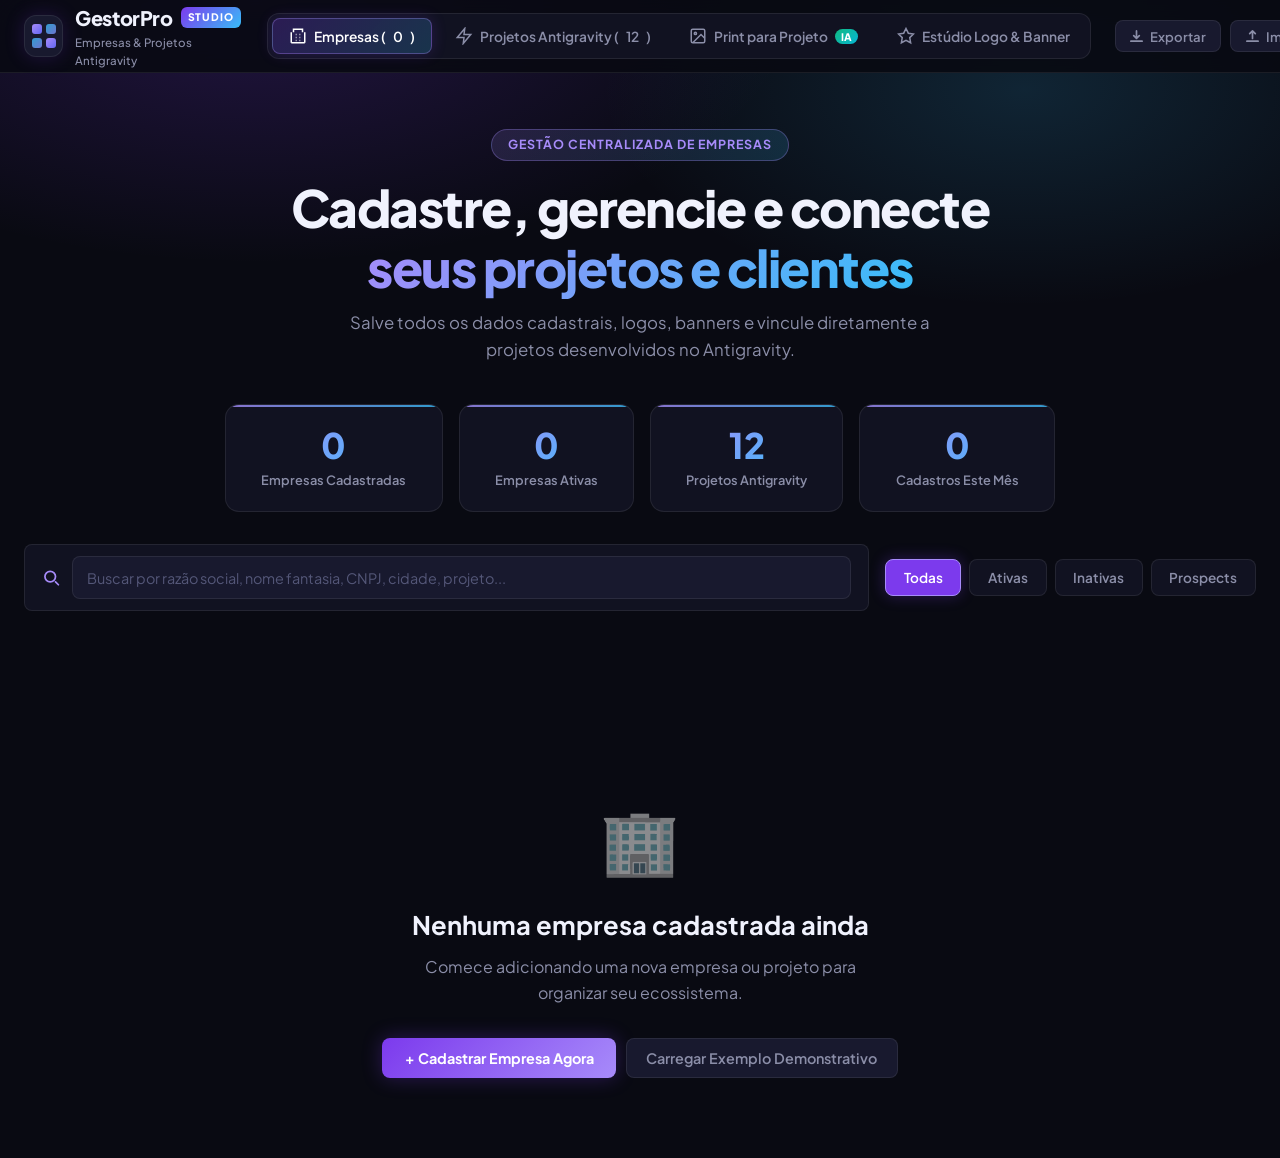
==== index.html @ 9076f4e3 "Add files via upload" ====
<!DOCTYPE html>
<html lang="pt-BR">
<head>
  <meta charset="UTF-8" />
  <meta name="viewport" content="width=device-width, initial-scale=1.0" />
  <title>GestorPro & Antigravity Studio — Gestão, IA Logos & Projetos</title>
  <meta name="description" content="App completo para cadastrar empresas, criar logos e banners com IA, catálogo de projetos Antigravity e conversor de print para aplicação funcional." />
  <link rel="preconnect" href="https://fonts.googleapis.com" />
  <link rel="preconnect" href="https://fonts.gstatic.com" crossorigin />
  <link href="https://fonts.googleapis.com/css2?family=Plus+Jakarta+Sans:wght@300;400;500;600;700;800&family=JetBrains+Mono:wght@400;600&display=swap" rel="stylesheet" />
  <link rel="stylesheet" href="style.css" />
</head>
<body>

  <!-- HEADER -->
  <header class="header">
    <div class="header-inner">
      <div class="logo" onclick="switchTab('tab-empresas')">
        <div class="logo-icon">
          <svg width="28" height="28" viewBox="0 0 28 28" fill="none">
            <rect x="2" y="2" width="10" height="10" rx="3" fill="url(#g1)"/>
            <rect x="16" y="2" width="10" height="10" rx="3" fill="url(#g2)" opacity=".8"/>
            <rect x="2" y="16" width="10" height="10" rx="3" fill="url(#g2)" opacity=".8"/>
            <rect x="16" y="16" width="10" height="10" rx="3" fill="url(#g1)"/>
            <defs>
              <linearGradient id="g1" x1="0" y1="0" x2="1" y2="1">
                <stop offset="0%" stop-color="#a78bfa"/>
                <stop offset="100%" stop-color="#6366f1"/>
              </linearGradient>
              <linearGradient id="g2" x1="0" y1="0" x2="1" y2="1">
                <stop offset="0%" stop-color="#38bdf8"/>
                <stop offset="100%" stop-color="#818cf8"/>
              </linearGradient>
            </defs>
          </svg>
        </div>
        <div class="logo-info">
          <span class="logo-text">GestorPro <span class="tag-version">STUDIO</span></span>
          <span class="logo-sub">Empresas & Projetos Antigravity</span>
        </div>
      </div>

      <!-- MAIN NAVIGATION TABS -->
      <nav class="nav-tabs">
        <button class="nav-tab active" id="nav-empresas" onclick="switchTab('tab-empresas')">
          <svg width="18" height="18" viewBox="0 0 24 24" fill="none" stroke="currentColor" stroke-width="2"><path d="M3 21h18M3 7v14M21 7v14M6 7V3h12v4M9 10h1M14 10h1M9 14h1M14 14h1M9 18h1M14 18h1"/></svg>
          Empresas (<span id="tab-count-empresas">0</span>)
        </button>
        <button class="nav-tab" id="nav-projetos" onclick="switchTab('tab-projetos')">
          <svg width="18" height="18" viewBox="0 0 24 24" fill="none" stroke="currentColor" stroke-width="2"><polygon points="13 2 3 14 12 14 11 22 21 10 12 10 13 2"/></svg>
          Projetos Antigravity (<span id="tab-count-projetos">18</span>)
        </button>
        <button class="nav-tab" id="nav-print" onclick="switchTab('tab-print')">
          <svg width="18" height="18" viewBox="0 0 24 24" fill="none" stroke="currentColor" stroke-width="2"><rect x="3" y="3" width="18" height="18" rx="2" ry="2"/><circle cx="8.5" cy="8.5" r="1.5"/><polyline points="21 15 16 10 5 21"/></svg>
          Print para Projeto <span class="pill-new">IA</span>
        </button>
        <button class="nav-tab" id="nav-logo" onclick="switchTab('tab-logo')">
          <svg width="18" height="18" viewBox="0 0 24 24" fill="none" stroke="currentColor" stroke-width="2"><path d="M12 2l3.09 6.26L22 9.27l-5 4.87 1.18 6.88L12 17.77l-6.18 3.25L7 14.14 2 9.27l6.91-1.01L12 2z"/></svg>
          Estúdio Logo & Banner
        </button>
      </nav>

      <div class="header-actions">
        <button class="btn-secondary btn-sm" onclick="exportarBackup()" title="Baixar cópia de segurança em JSON">
          <svg width="15" height="15" viewBox="0 0 16 16" fill="none"><path d="M8 2v8m0 0l3-3m-3 3L5 7M2 13h12" stroke="currentColor" stroke-width="1.8" stroke-linecap="round" stroke-linejoin="round"/></svg>
          Exportar
        </button>
        <button class="btn-secondary btn-sm" onclick="document.getElementById('input-import').click()" title="Restaurar backup JSON">
          <svg width="15" height="15" viewBox="0 0 16 16" fill="none"><path d="M8 10V2m0 0L5 5m3-3l3 3M2 13h12" stroke="currentColor" stroke-width="1.8" stroke-linecap="round" stroke-linejoin="round"/></svg>
          Importar
        </button>
        <input type="file" id="input-import" accept=".json" style="display:none" onchange="importarBackup(event)" />
        <button class="btn-header" id="btn-open-form" onclick="openModal()">
          <svg width="16" height="16" viewBox="0 0 16 16" fill="none"><path d="M8 2v12M2 8h12" stroke="currentColor" stroke-width="2" stroke-linecap="round"/></svg>
          Nova Empresa
        </button>
      </div>
    </div>
  </header>

  <!-- ============================================== -->
  <!-- TAB 1: EMPRESAS CADASTRADAS                     -->
  <!-- ============================================== -->
  <div id="tab-empresas" class="tab-content active">
    <!-- HERO / STATS -->
    <section class="hero">
      <div class="container">
        <div class="hero-title">
          <span class="badge">Gestão Centralizada de Empresas</span>
          <h1>Cadastre, gerencie e conecte<br /><span class="gradient-text">seus projetos e clientes</span></h1>
          <p>Salve todos os dados cadastrais, logos, banners e vincule diretamente a projetos desenvolvidos no Antigravity.</p>
        </div>
        <div class="stats-row" id="stats-row">
          <div class="stat-card">
            <span class="stat-num" id="stat-total">0</span>
            <span class="stat-label">Empresas Cadastradas</span>
          </div>
          <div class="stat-card">
            <span class="stat-num" id="stat-ativas">0</span>
            <span class="stat-label">Empresas Ativas</span>
          </div>
          <div class="stat-card">
            <span class="stat-num" id="stat-projetos">18</span>
            <span class="stat-label">Projetos Antigravity</span>
          </div>
          <div class="stat-card">
            <span class="stat-num" id="stat-mes">0</span>
            <span class="stat-label">Cadastros Este Mês</span>
          </div>
        </div>
      </div>
    </section>

    <!-- SEARCH & FILTER -->
    <section class="toolbar container">
      <div class="search-box">
        <svg width="18" height="18" viewBox="0 0 18 18" fill="none"><circle cx="7.5" cy="7.5" r="5.5" stroke="#a78bfa" stroke-width="1.8"/><path d="M13 13l3 3" stroke="#a78bfa" stroke-width="1.8" stroke-linecap="round"/></svg>
        <input type="text" id="search-input" placeholder="Buscar por razão social, nome fantasia, CNPJ, cidade, projeto..." oninput="renderCards()" />
      </div>
      <div class="filter-btns">
        <button class="filter-btn active" data-filter="all" onclick="setFilter('all',this)">Todas</button>
        <button class="filter-btn" data-filter="ativa" onclick="setFilter('ativa',this)">Ativas</button>
        <button class="filter-btn" data-filter="inativa" onclick="setFilter('inativa',this)">Inativas</button>
        <button class="filter-btn" data-filter="prospect" onclick="setFilter('prospect',this)">Prospects</button>
      </div>
    </section>

    <!-- CARDS GRID -->
    <main class="container" id="cards-area">
      <div class="cards-grid" id="cards-grid"></div>
      <div class="empty-state" id="empty-state" style="display:none">
        <div class="empty-icon">🏢</div>
        <h2>Nenhuma empresa cadastrada ainda</h2>
        <p>Comece adicionando uma nova empresa ou projeto para organizar seu ecossistema.</p>
        <div style="display:flex; gap:10px; justify-content:center; flex-wrap:wrap;">
          <button class="btn-primary" onclick="openModal()">+ Cadastrar Empresa Agora</button>
          <button class="btn-secondary" onclick="carregarExemploEmpresa()">Carregar Exemplo Demonstrativo</button>
        </div>
      </div>
    </main>
  </div>

  <!-- ============================================== -->
  <!-- TAB 2: PROJETOS ANTIGRAVITY                     -->
  <!-- ============================================== -->
  <div id="tab-projetos" class="tab-content">
    <div class="container section-pad">
      <div class="tab-header-row">
        <div>
          <span class="badge">Workspace Scratch Antigravity</span>
          <h2>Projetos Desenvolvidos no Antigravity</h2>
          <p class="section-desc">Localize, copie o caminho ou o código e vincule qualquer projeto diretamente a uma empresa cadastrada.</p>
        </div>
        <div class="header-actions-extra">
          <button class="btn-primary" onclick="openNovoProjetoModal()">+ Novo Projeto Antigravity</button>
        </div>
      </div>

      <div class="toolbar" style="margin-top: 1.5rem;">
        <div class="search-box">
          <svg width="18" height="18" viewBox="0 0 18 18" fill="none"><circle cx="7.5" cy="7.5" r="5.5" stroke="#a78bfa" stroke-width="1.8"/><path d="M13 13l3 3" stroke="#a78bfa" stroke-width="1.8" stroke-linecap="round"/></svg>
          <input type="text" id="search-projetos" placeholder="Buscar projeto Antigravity (ex: vidros, madeira, financeiro, deploy...)" oninput="renderProjetos()" />
        </div>
        <div class="filter-btns">
          <button class="filter-btn active" onclick="filtrarProjetos('todos', this)">Todos</button>
          <button class="filter-btn" onclick="filtrarProjetos('vidros', this)">Vidros & Esquadrias</button>
          <button class="filter-btn" onclick="filtrarProjetos('madeira', this)">Madeira & Móveis</button>
          <button class="filter-btn" onclick="filtrarProjetos('financeiro', this)">Financeiro</button>
          <button class="filter-btn" onclick="filtrarProjetos('web', this)">Sistemas & Web</button>
        </div>
      </div>

      <div class="projetos-grid" id="projetos-grid"></div>
    </div>
  </div>

  <!-- ============================================== -->
  <!-- TAB 3: PRINT PARA PROJETO (SCREENSHOT TO CODE) -->
  <!-- ============================================== -->
  <div id="tab-print" class="tab-content">
    <div class="container section-pad">
      <div class="tab-header-row">
        <div>
          <span class="badge">Tecnologia Screenshot-to-App</span>
          <h2>Transformar Print em Projeto Funcional</h2>
          <p class="section-desc">Tire um print de qualquer tela ou site, cole aqui com <kbd>Ctrl+V</kbd> ou faça upload e a IA gera a aplicação interativa pronta para rodar.</p>
        </div>
      </div>

      <div class="print-workspace">
        <div class="print-input-panel">
          <div class="drop-zone" id="drop-zone" onclick="document.getElementById('input-print-file').click()">
            <input type="file" id="input-print-file" accept="image/*" style="display:none" onchange="handlePrintUpload(event)" />
            <div id="drop-zone-content">
              <div class="drop-icon">📸</div>
              <h3>Cole um Print com <kbd>Ctrl+V</kbd></h3>
              <p>ou clique aqui para selecionar uma imagem do projeto</p>
              <span class="drop-hint">Formatos suportados: PNG, JPG, WebP</span>
            </div>
            <img id="print-preview-img" style="display:none; max-width:100%; border-radius:10px;" alt="Print carregado" />
          </div>

          <div class="print-options-card">
            <h4>Configuração da Interface</h4>
            <div class="form-group">
              <label for="print-tipo-projeto">Tipo de Aplicação Detectada:</label>
              <select id="print-tipo-projeto">
                <option value="dashboard">Dashboard Administrativo & Gestão</option>
                <option value="vidros">Sistema de Vidraçaria & Orçamentos (SDVidros)</option>
                <option value="madeira">Sistema de Vendas de Madeira (SDMadeira)</option>
                <option value="financeiro">Sistema de Controle Financeiro & Fluxo de Caixa</option>
                <option value="cadastro">Portal de Clientes & Cadastros</option>
                <option value="ecommerce">Catálogo de Produtos & Vendas</option>
              </select>
            </div>
            <div class="form-group">
              <label for="print-nome-app">Nome do Novo Projeto:</label>
              <input type="text" id="print-nome-app" placeholder="Ex: SD Vidros Pro, Painel Financeiro..." value="App a partir de Print" />
            </div>

            <!-- Paleta Extraída -->
            <div id="palette-box" style="margin-top:1rem; display:none;">
              <span class="detail-label">Paleta Extraída da Imagem:</span>
              <div class="palette-swatches" id="palette-swatches"></div>
            </div>

            <button class="btn-primary" style="width:100%; margin-top:1.5rem; justify-content:center;" id="btn-processar-print" onclick="gerarAppDoPrint()">
              <svg width="18" height="18" viewBox="0 0 24 24" fill="none" stroke="currentColor" stroke-width="2"><polygon points="13 2 3 14 12 14 11 22 21 10 12 10 13 2"/></svg>
              Gerar Aplicação Funcional do Print
            </button>
          </div>
        </div>

        <div class="print-result-panel">
          <div class="preview-header">
            <div class="preview-dots">
              <span class="dot dot-red"></span>
              <span class="dot dot-yellow"></span>
              <span class="dot dot-green"></span>
            </div>
            <span class="preview-title" id="preview-title-bar">Live Preview Interativo (Pronto para Usar)</span>
            <div class="preview-actions">
              <button class="btn-secondary btn-sm" onclick="copiarCodigoPrint()">📋 Copiar Código</button>
              <button class="btn-secondary btn-sm" onclick="baixarAppPrint()">💾 Baixar HTML</button>
              <button class="btn-primary btn-sm" onclick="abrirPrintPreviewFullscreen()">🚀 Tela Cheia</button>
            </div>
          </div>
          <div class="preview-frame-container">
            <iframe id="print-live-frame" sandbox="allow-scripts allow-modals" title="Live Preview"></iframe>
          </div>
        </div>
      </div>
    </div>
  </div>

  <!-- ============================================== -->
  <!-- TAB 4: ESTÚDIO DE LOGO & BANNER COM IA         -->
  <!-- ============================================== -->
  <div id="tab-logo" class="tab-content">
    <div class="container section-pad">
      <div class="tab-header-row">
        <div>
          <span class="badge">Inteligência Artificial Gráfica</span>
          <h2>Estúdio de Criação de Logo & Banner</h2>
          <p class="section-desc">Crie identidades visuais completas, marcas vetoriais e banners em alta definição para sua empresa ou projeto.</p>
        </div>
      </div>

      <div class="logo-studio-layout">
        <!-- FORMULÁRIO DE GERAÇÃO -->
        <div class="logo-control-panel">
          <div class="form-group">
            <label for="ai-brand-name">Nome da Empresa / Marca <span class="req">*</span></label>
            <input type="text" id="ai-brand-name" placeholder="Ex: SD Vidros, SD Madeira, SD Soluções" value="SD Soluções" />
          </div>
          <div class="form-group">
            <label for="ai-brand-slogan">Slogan ou Subtítulo (Opcional)</label>
            <input type="text" id="ai-brand-slogan" placeholder="Ex: Soluções Digitais & Inovação" value="Soluções Digitais & Inovação" />
          </div>
          <div class="form-group">
            <label for="ai-specialist">🤖 Modelo de IA Especializada:</label>
            <select id="ai-specialist" onchange="sugerirEstiloNicho(this.value)">
              <option value="vidros">🪟 Especialista em Vidraçaria & Esquadrias (SD Vidros)</option>
              <option value="madeira">🪵 Especialista em Madeireira & Móveis (SD Madeira)</option>
              <option value="tech" selected>💻 Especialista em Soluções Digitais & Tech (SD Soluções)</option>
              <option value="financeiro">📈 Especialista em Gestão Financeira (SD Financeiro)</option>
              <option value="construcao">🏗️ Especialista em Engenharia & Construção Civil</option>
              <option value="luxo">💎 Especialista em Marcas Minimalistas de Luxo</option>
            </select>
          </div>
          <div class="form-group">
            <label for="ai-brand-style">Estilo Visual da Marca:</label>
            <select id="ai-brand-style">
              <option value="modern-neon">⚡ Moderno Cyber Neon (Roxo & Ciano)</option>
              <option value="luxury-gold">💎 Luxo & Alta Classe (Dourado & Preto Fosco)</option>
              <option value="corporate-blue">🏛️ Corporativo Institucional (Azul Real & Prata)</option>
              <option value="emerald-clean">🌿 Emerald Minimalista (Verde Esmeralda & Menta)</option>
              <option value="sunset-fiery">🔥 Sunset Fiery (Laranja Âmbar & Coral)</option>
            </select>
          </div>
          <div class="form-group">
            <label for="ai-brand-type">Formato de Criação:</label>
            <div class="radio-toggle-group">
              <button type="button" class="radio-pill active" id="btn-tipo-kit" onclick="setAiFormat('kit')">✨ Kit Completo (Logo + Banner)</button>
              <button type="button" class="radio-pill" id="btn-tipo-logo" onclick="setAiFormat('logo')">Logo Quadrada</button>
              <button type="button" class="radio-pill" id="btn-tipo-banner" onclick="setAiFormat('banner')">Banner</button>
            </div>
          </div>

          <button class="btn-primary btn-ai-hero" style="width:100%; margin-top:1.2rem; justify-content:center;" onclick="gerarLogosAi()">
            <svg width="20" height="20" viewBox="0 0 24 24" fill="none" stroke="currentColor" stroke-width="2.2"><path d="M12 2l3.09 6.26L22 9.27l-5 4.87 1.18 6.88L12 17.77l-6.18 3.25L7 14.14 2 9.27l6.91-1.01L12 2z"/></svg>
            Criar Nova Logo e Banner com IA Especializada
          </button>

          <!-- PROMPT GERADO PARA DALL-E / MIDJOURNEY -->
          <div class="prompt-box-card" style="margin-top:1.2rem;">
            <div style="display:flex; justify-content:space-between; align-items:center; margin-bottom:0.5rem;">
              <span class="detail-label">Prompt Profissional de IA (Midjourney/DALL-E):</span>
              <button class="btn-copy-mini" onclick="copiarPromptAi()">Copiar</button>
            </div>
            <textarea id="ai-generated-prompt" readonly rows="3" class="prompt-textarea"></textarea>
          </div>
        </div>

        <!-- PRÉVIA DAS VARIAÇÕES GERADAS -->
        <div class="logo-preview-panel">
          <div class="variations-header">
            <h4>Variações Geradas (Clique para Usar ou Baixar)</h4>
            <span class="hint-text">Renderização vetorial em alta definição</span>
          </div>
          <div class="variations-grid" id="variations-grid">
            <!-- 4 variações dinâmicas renderizadas em Canvas/SVG -->
          </div>
        </div>
      </div>
    </div>
  </div>

  <!-- ============================================== -->
  <!-- MODAL: CADASTRAR / EDITAR EMPRESA             -->
  <!-- ============================================== -->
  <div class="modal-overlay" id="modal-overlay" onclick="closeModalOutside(event)">
    <div class="modal" id="modal" role="dialog" aria-modal="true" aria-labelledby="modal-title">
      <div class="modal-header">
        <div>
          <span class="modal-badge" id="modal-badge">Nova Empresa</span>
          <h2 id="modal-title">Cadastrar Empresa</h2>
        </div>
        <button class="modal-close" onclick="closeModal()" aria-label="Fechar">
          <svg width="20" height="20" viewBox="0 0 20 20" fill="none"><path d="M4 4l12 12M16 4L4 16" stroke="currentColor" stroke-width="2" stroke-linecap="round"/></svg>
        </button>
      </div>

      <!-- BANNER DE ALERTA NO TOPO DO FORMULÁRIO -->
      <div id="form-alert-banner" class="form-alert-banner" style="display:none;"></div>

      <form class="modal-form" id="empresa-form" onsubmit="salvarEmpresa(event)" novalidate>
        <input type="hidden" id="form-id" />
        <input type="hidden" id="f-logo-data" />

        <!-- SEÇÃO 1: Dados Principais & Logo -->
        <div class="form-section">
          <div class="form-section-title">
            <span class="section-num">01</span> Identidade & Dados da Empresa
          </div>

          <!-- BLOCO DE LOGO DA EMPRESA -->
          <div class="company-logo-uploader">
            <div class="logo-preview-box" id="logo-preview-box">
              <span id="logo-preview-placeholder">🏢 Sem Logo</span>
              <img id="logo-preview-img" style="display:none; width:100%; height:100%; object-fit:contain; border-radius:10px;" alt="Logo" />
            </div>
            <div class="logo-actions-box">
              <label class="detail-label" style="margin-bottom:4px;">Logo da Empresa</label>
              <div style="display:flex; gap:8px; flex-wrap:wrap;">
                <button type="button" class="btn-primary btn-sm" onclick="abrirEstudioLogoParaEmpresa()">
                  ✨ Criar Logo com IA
                </button>
                <button type="button" class="btn-secondary btn-sm" onclick="document.getElementById('input-company-logo').click()">
                  📁 Enviar Imagem
                </button>
                <button type="button" class="btn-danger btn-sm" id="btn-remover-logo" style="display:none;" onclick="removerLogoEmpresa()">
                  Remover
                </button>
                <input type="file" id="input-company-logo" accept="image/*" style="display:none;" onchange="handleLogoUpload(event)" />
              </div>
              <span class="field-hint">Você pode enviar sua logo ou gerar instantaneamente com a IA.</span>
            </div>
          </div>

          <div class="form-grid" style="margin-top:1rem;">
            <div class="form-group full">
              <label for="f-razao">Razão Social / Nome da Empresa <span class="req">*</span></label>
              <input type="text" id="f-razao" placeholder="Ex: SD Soluções Digitais LTDA" required />
              <span class="field-error" id="err-razao"></span>
            </div>
            <div class="form-group">
              <label for="f-fantasia">Nome Fantasia</label>
              <input type="text" id="f-fantasia" placeholder="Ex: SD Soluções" />
            </div>
            <div class="form-group">
              <label for="f-cnpj">CNPJ / CPF</label>
              <input type="text" id="f-cnpj" placeholder="00.000.000/0001-00" maxlength="18" oninput="maskCNPJ(this)" />
              <span class="field-error" id="err-cnpj"></span>
            </div>
            <div class="form-group">
              <label for="f-ie">Inscrição Estadual</label>
              <input type="text" id="f-ie" placeholder="Ex: 123.456.789.110" />
            </div>
            <div class="form-group">
              <label for="f-segmento">Segmento / Ramo</label>
              <select id="f-segmento">
                <option value="">Selecione o ramo...</option>
                <option>Vidraçaria / Vidros & Esquadrias</option>
                <option>Madeireira & Móveis Planejados</option>
                <option>Construção Civil & Engenharia</option>
                <option>Tecnologia & Softwares</option>
                <option>Financeiro & Contábil</option>
                <option>Comércio & Varejo</option>
                <option>Indústria</option>
                <option>Saúde</option>
                <option>Logística</option>
                <option>Alimentação</option>
                <option>Outro</option>
              </select>
            </div>
            <div class="form-group">
              <label for="f-status">Status da Empresa</label>
              <select id="f-status">
                <option value="ativa">Ativa</option>
                <option value="inativa">Inativa</option>
                <option value="prospect">Prospect</option>
              </select>
            </div>
          </div>
        </div>

        <!-- SEÇÃO 2: Contato -->
        <div class="form-section">
          <div class="form-section-title">
            <span class="section-num">02</span> Informações de Contato
          </div>
          <div class="form-grid">
            <div class="form-group">
              <label for="f-email">E-mail Comercial</label>
              <input type="email" id="f-email" placeholder="contato@empresa.com.br" />
              <span class="field-error" id="err-email"></span>
            </div>
            <div class="form-group">
              <label for="f-celular">Celular / WhatsApp (Direto)</label>
              <input type="text" id="f-celular" placeholder="(00) 90000-0000" maxlength="16" oninput="maskCel(this)" />
            </div>
            <div class="form-group">
              <label for="f-telefone">Telefone Fixo</label>
              <input type="text" id="f-telefone" placeholder="(00) 0000-0000" maxlength="15" oninput="maskTel(this)" />
            </div>
            <div class="form-group">
              <label for="f-responsavel">Responsável / Contato Principal</label>
              <input type="text" id="f-responsavel" placeholder="Nome do responsável" />
            </div>
            <div class="form-group">
              <label for="f-site">Website</label>
              <input type="url" id="f-site" placeholder="https://www.empresa.com.br" />
            </div>
            <div class="form-group">
              <label for="f-instagram">Instagram / Rede Social</label>
              <input type="text" id="f-instagram" placeholder="@empresa" />
            </div>
          </div>
        </div>

        <!-- SEÇÃO 3: Endereço -->
        <div class="form-section">
          <div class="form-section-title">
            <span class="section-num">03</span> Endereço & Localização
          </div>
          <div class="form-grid">
            <div class="form-group">
              <label for="f-cep">CEP (Busca Automática)</label>
              <input type="text" id="f-cep" placeholder="00000-000" maxlength="9" oninput="maskCEP(this)" onblur="buscarCEP()" />
            </div>
            <div class="form-group">
              <label for="f-logradouro">Logradouro / Rua</label>
              <input type="text" id="f-logradouro" placeholder="Rua, Av., Travessa..." />
            </div>
            <div class="form-group short">
              <label for="f-numero">Número</label>
              <input type="text" id="f-numero" placeholder="123" />
            </div>
            <div class="form-group">
              <label for="f-complemento">Complemento</label>
              <input type="text" id="f-complemento" placeholder="Sala, Galpão, Bloco..." />
            </div>
            <div class="form-group">
              <label for="f-bairro">Bairro</label>
              <input type="text" id="f-bairro" placeholder="Bairro" />
            </div>
            <div class="form-group">
              <label for="f-cidade">Cidade</label>
              <input type="text" id="f-cidade" placeholder="Cidade" />
            </div>
            <div class="form-group short">
              <label for="f-uf">UF</label>
              <select id="f-uf">
                <option value="">UF</option>
                <option>AC</option><option>AL</option><option>AM</option><option>AP</option>
                <option>BA</option><option>CE</option><option>DF</option><option>ES</option>
                <option>GO</option><option>MA</option><option>MG</option><option>MS</option>
                <option>MT</option><option>PA</option><option>PB</option><option>PE</option>
                <option>PI</option><option>PR</option><option>RJ</option><option>RN</option>
                <option>RO</option><option>RR</option><option>RS</option><option>SC</option>
                <option>SE</option><option>SP</option><option>TO</option>
              </select>
            </div>
          </div>
        </div>

        <!-- SEÇÃO 4: Projeto Antigravity & Observações -->
        <div class="form-section">
          <div class="form-section-title">
            <span class="section-num">04</span> Projeto Antigravity & Observações
          </div>
          <div class="form-grid">
            <div class="form-group full">
              <label for="f-projeto">Nome do Projeto Vinculado</label>
              <input type="text" id="f-projeto" placeholder="Ex: SD Vidros Sistema, E-commerce de Madeira, Portal ERP..." />
            </div>
            <div class="form-group full">
              <label for="f-projeto-select">Ou selecione um projeto existente no Antigravity:</label>
              <select id="f-projeto-select" onchange="selecionarProjetoExistente(this.value)">
                <option value="">Selecione um projeto Antigravity existente...</option>
                <option value="sdvidros">sdvidros (Sistema de Vidraçaria & Esquadrias)</option>
                <option value="sd-madereira">sd-madereira (Sistema de Vendas de Madeira)</option>
                <option value="sd-solucoes-digitais">sd-solucoes-digitais (Portal Institucional & Serviços)</option>
                <option value="SDfinanceiro">SDfinanceiro (Sistema de Gestão Financeira)</option>
                <option value="sd-financas-pro">sd-financas-pro (Finanças Pro Avançado)</option>
                <option value="sdconstrucao">sdconstrucao (Sistema Construção Civil)</option>
                <option value="sdmoveisprojetados">sdmoveisprojetados (Móveis Projetados)</option>
                <option value="sdplanodecorte">sdplanodecorte (Plano de Corte Otimizado)</option>
                <option value="whatsapp-multi-pedidos">whatsapp-multi-pedidos (Pedidos via WhatsApp)</option>
                <option value="cine-sound-hub">cine-sound-hub</option>
                <option value="city-builder">city-builder</option>
                <option value="vias-editor">vias-editor</option>
              </select>
            </div>
            <div class="form-group full">
              <label for="f-obs">Observações Gerais & Histórico</label>
              <textarea id="f-obs" rows="3" placeholder="Informações adicionais, detalhes técnicos, datas combinadas, etc..."></textarea>
            </div>
          </div>
        </div>

        <!-- ALERTA ANTES DO BOTÃO SALVAR -->
        <div id="footer-save-feedback" class="save-feedback-box" style="display:none;"></div>

        <div class="modal-footer">
          <button type="button" class="btn-secondary" onclick="closeModal()">Cancelar</button>
          <button type="submit" class="btn-primary" id="btn-salvar">
            <svg width="18" height="18" viewBox="0 0 16 16" fill="none"><path d="M2 8.5l4 4 8-8" stroke="currentColor" stroke-width="2" stroke-linecap="round" stroke-linejoin="round"/></svg>
            Salvar Empresa
          </button>
        </div>
      </form>
    </div>
  </div>

  <!-- ============================================== -->
  <!-- MODAL: DETALHES COMPLETOS DA EMPRESA           -->
  <!-- ============================================== -->
  <div class="modal-overlay" id="detail-overlay" onclick="closeDetailOutside(event)">
    <div class="modal modal-detail" id="detail-modal">
      <div class="modal-header">
        <div style="display:flex; align-items:center; gap:12px;">
          <div id="detail-logo-avatar" class="card-avatar" style="width:54px; height:54px; font-size:1.5rem;"></div>
          <div>
            <span class="modal-badge" id="detail-badge-status">Ativa</span>
            <h2 id="detail-nome">Nome da Empresa</h2>
          </div>
        </div>
        <button class="modal-close" onclick="closeDetail()">
          <svg width="20" height="20" viewBox="0 0 20 20" fill="none"><path d="M4 4l12 12M16 4L4 16" stroke="currentColor" stroke-width="2" stroke-linecap="round"/></svg>
        </button>
      </div>
      <div class="detail-body" id="detail-body"></div>
      <div class="modal-footer">
        <button type="button" class="btn-danger" id="btn-deletar" onclick="">Excluir</button>
        <button type="button" class="btn-secondary" id="btn-copiar" onclick="" title="Copiar ficha completa">📋 Copiar Dados</button>
        <button type="button" class="btn-secondary" id="btn-imprimir" onclick="window.print()" title="Imprimir ou Salvar PDF">🖨️ Imprimir</button>
        <button type="button" class="btn-secondary" onclick="closeDetail()">Fechar</button>
        <button type="button" class="btn-primary" id="btn-editar" onclick="">Editar</button>
      </div>
    </div>
  </div>

  <!-- ============================================== -->
  <!-- MODAL: NOVO PROJETO ANTIGRAVITY                -->
  <!-- ============================================== -->
  <div class="modal-overlay" id="novo-projeto-overlay" onclick="closeNovoProjetoOutside(event)">
    <div class="modal" style="max-width:550px;">
      <div class="modal-header">
        <div>
          <span class="modal-badge">Antigravity Scratch</span>
          <h2>Adicionar / Criar Projeto</h2>
        </div>
        <button class="modal-close" onclick="closeNovoProjetoModal()">
          <svg width="20" height="20" viewBox="0 0 20 20" fill="none"><path d="M4 4l12 12M16 4L4 16" stroke="currentColor" stroke-width="2" stroke-linecap="round"/></svg>
        </button>
      </div>
      <div style="padding:1.5rem 2rem;">
        <div class="form-group">
          <label for="np-nome">Nome do Projeto:</label>
          <input type="text" id="np-nome" placeholder="Ex: sd-novo-modulo, portal-vendas..." />
        </div>
        <div class="form-group" style="margin-top:1rem;">
          <label for="np-categoria">Categoria:</label>
          <select id="np-categoria">
            <option value="vidros">Vidros & Esquadrias</option>
            <option value="madeira">Madeira & Móveis</option>
            <option value="financeiro">Financeiro</option>
            <option value="web">Sistemas & Web</option>
          </select>
        </div>
        <div class="form-group" style="margin-top:1rem;">
          <label for="np-descricao">Descrição do Projeto:</label>
          <textarea id="np-descricao" rows="2" placeholder="Resumo do objetivo do projeto..."></textarea>
        </div>
      </div>
      <div class="modal-footer">
        <button type="button" class="btn-secondary" onclick="closeNovoProjetoModal()">Cancelar</button>
        <button type="button" class="btn-primary" onclick="salvarNovoProjetoAntigravity()">Salvar Projeto no Catálogo</button>
      </div>
    </div>
  </div>

  <!-- ============================================== -->
  <!-- MODAL: BAIXAR APP NO WEB E CELULAR             -->
  <!-- ============================================== -->
  <div class="modal-overlay" id="download-app-overlay" onclick="closeModalDownloadAppOutside(event)">
    <div class="modal" style="max-width:760px;">
      <div class="modal-header">
        <div>
          <span class="modal-badge">PWA & Celular</span>
          <h2 id="download-modal-title">Baixar & Instalar Aplicativo</h2>
        </div>
        <button class="modal-close" onclick="closeModalDownloadApp()" aria-label="Fechar">
          <svg width="20" height="20" viewBox="0 0 20 20" fill="none"><path d="M4 4l12 12M16 4L4 16" stroke="currentColor" stroke-width="2" stroke-linecap="round"/></svg>
        </button>
      </div>

      <div class="download-layout">
        <!-- COLUNA 1: INSTALAR NO CELULAR (QR CODE & PWA) -->
        <div class="download-card">
          <div class="download-card-header">
            <div class="download-card-icon">📱</div>
            <div>
              <div class="download-card-title">Instalar no Celular</div>
              <div class="download-card-sub">Android & iPhone (Sem precisar de Loja)</div>
            </div>
          </div>

          <div class="qr-code-section">
            <div class="qr-canvas-box">
              <img id="qr-code-img" src="" alt="QR Code para Celular" style="width:180px;height:180px;display:block;border-radius:6px;background:#fff;" />
              <canvas id="qr-code-canvas" style="display:none;"></canvas>
            </div>
            <div class="qr-instruction">
              📸 <strong>Aponte a câmera do celular</strong> para abrir o app diretamente no seu smartphone!
            </div>
            <div id="mobile-url-display" style="color:#38bdf8; font-family:'JetBrains Mono', monospace; font-size:0.75rem; word-break:break-all; text-align:center;"></div>
          </div>

          <div class="step-list">
            <div class="step-item">
              <span class="step-badge">1</span>
              <span>Abra a câmera ou leitor de QR Code no celular (conectado no mesmo Wi-Fi).</span>
            </div>
            <div class="step-item">
              <span class="step-badge">2</span>
              <span>Toque no link que aparecer na tela para abrir o app.</span>
            </div>
            <div class="step-item">
              <span class="step-badge">3</span>
              <span>No <strong>Android (Chrome)</strong>: Toque em <strong>⋮ > Instalar aplicativo</strong>.<br/>No <strong>iPhone (Safari)</strong>: Toque em <strong>Compartilhar ⎋ > Adicionar à Tela de Início</strong>.</span>
            </div>
          </div>

          <button class="btn-accent" style="width:100%; justify-content:center;" onclick="copiarLinkDiretoApp()">
            📋 Copiar Link do Celular
          </button>
        </div>

        <!-- COLUNA 2: INSTALAR NO COMPUTADOR / WEB -->
        <div class="download-card">
          <div class="download-card-header">
            <div class="download-card-icon">💻</div>
            <div>
              <div class="download-card-title">Instalar no Computador</div>
              <div class="download-card-sub">Atalho Direto & Execução Instantânea</div>
            </div>
          </div>

          <p style="font-size:0.86rem; color:var(--text-muted); line-height:1.5;">
            Execute o sistema como aplicativo de área de trabalho ou baixe o pacote pronto para uso offline sem depender de servidor.
          </p>

          <div style="display:flex; flex-direction:column; gap:0.75rem; margin-top:0.5rem;">
            <a id="btn-link-executar" href="#" target="_blank" class="btn-primary" style="justify-content:center; text-decoration:none; text-align:center;">
              🚀 Acessar / Executar Agora no Navegador
            </a>
            <button class="btn-secondary" style="justify-content:center;" onclick="baixarAtalhoBat()">
              🖥️ Baixar Atalho para Área de Trabalho (.bat)
            </button>
            <button class="btn-secondary" style="justify-content:center;" onclick="baixarPacoteProjeto()">
              📦 Baixar Arquivo HTML do Projeto
            </button>
          </div>

          <div class="projeto-path-box" id="download-modal-path" style="margin-top:auto;">
            Carregando caminho...
          </div>
        </div>
      </div>

      <div class="modal-footer">
        <button type="button" class="btn-secondary" onclick="closeModalDownloadApp()">Fechar</button>
      </div>
    </div>
  </div>

  <!-- TOAST CONTAINER -->
  <div class="toast-container" id="toast-container"></div>

  <script src="app.js"></script>
</body>
</html>
---- style.css ----
/* =========================================================
   CSS DESIGN SYSTEM — GestorPro & Antigravity Studio
   Dark Violet + Neon Cyan High-End Aesthetic
   ========================================================= */

*, *::before, *::after { box-sizing: border-box; margin: 0; padding: 0; }

:root {
  --bg: #090a12;
  --surface: #111221;
  --surface2: #18192e;
  --surface3: #21233d;
  --surface4: #2b2e4f;
  --border: rgba(255,255,255,0.08);
  --border-hover: rgba(167,139,250,0.4);
  --text: #f0f2fd;
  --text-muted: #8b8ea8;
  --text-dim: #545778;
  --primary: #a78bfa;
  --primary-dark: #7c3aed;
  --primary-glow: rgba(167,139,250,0.28);
  --accent: #38bdf8;
  --accent-glow: rgba(56,189,248,0.25);
  --success: #34d399;
  --warning: #fbbf24;
  --danger: #f87171;
  --radius: 14px;
  --radius-sm: 8px;
  --radius-lg: 22px;
  --shadow: 0 10px 38px rgba(0,0,0,0.55);
  --shadow-card: 0 4px 24px rgba(0,0,0,0.45);
  --transition: all 0.22s cubic-bezier(0.4,0,0.2,1);
}

html { scroll-behavior: smooth; }

body {
  font-family: 'Plus Jakarta Sans', system-ui, sans-serif;
  background: var(--bg);
  color: var(--text);
  min-height: 100vh;
  line-height: 1.6;
  background-image:
    radial-gradient(ellipse 65% 45% at 20% 0%, rgba(124,58,237,0.22) 0%, transparent 65%),
    radial-gradient(ellipse 55% 40% at 80% 10%, rgba(56,189,248,0.15) 0%, transparent 60%);
  background-attachment: fixed;
}

/* SCROLLBAR */
::-webkit-scrollbar { width: 7px; height: 7px; }
::-webkit-scrollbar-track { background: var(--bg); }
::-webkit-scrollbar-thumb { background: var(--surface3); border-radius: 4px; }
::-webkit-scrollbar-thumb:hover { background: var(--primary); }

/* =========================================================
   HEADER & NAVIGATION TABS
   ========================================================= */
.header {
  position: sticky;
  top: 0;
  z-index: 100;
  background: rgba(9,10,18,0.88);
  backdrop-filter: blur(20px);
  -webkit-backdrop-filter: blur(20px);
  border-bottom: 1px solid var(--border);
}
.header-inner {
  max-width: 1400px;
  margin: 0 auto;
  padding: 0 1.5rem;
  height: 72px;
  display: flex;
  align-items: center;
  justify-content: space-between;
  gap: 1.5rem;
}
.logo { display: flex; align-items: center; gap: 12px; cursor: pointer; }
.logo-icon {
  width: 42px; height: 42px;
  background: var(--surface2);
  border-radius: 12px;
  display: flex; align-items: center; justify-content: center;
  border: 1px solid var(--border);
  box-shadow: 0 0 20px rgba(124,58,237,0.2);
}
.logo-info { display: flex; flex-direction: column; }
.logo-text { font-size: 1.25rem; font-weight: 800; letter-spacing: -0.02em; display: flex; align-items: center; gap: 8px; }
.tag-version {
  font-size: 0.65rem;
  font-weight: 800;
  letter-spacing: 0.08em;
  padding: 2px 7px;
  background: linear-gradient(135deg, var(--primary-dark), var(--accent));
  color: #fff;
  border-radius: 6px;
}
.logo-sub { font-size: 0.72rem; color: var(--text-muted); font-weight: 500; }

/* TABS DE NAVEGAÇÃO NO HEADER */
.nav-tabs {
  display: flex;
  gap: 0.4rem;
  background: var(--surface);
  border: 1px solid var(--border);
  padding: 4px;
  border-radius: 12px;
}
.nav-tab {
  display: flex;
  align-items: center;
  gap: 7px;
  background: transparent;
  color: var(--text-muted);
  border: none;
  padding: 0.5rem 1rem;
  border-radius: 8px;
  font-size: 0.86rem;
  font-weight: 600;
  font-family: inherit;
  cursor: pointer;
  white-space: nowrap;
  flex-shrink: 0;
  transition: var(--transition);
}
.nav-tab:hover {
  color: var(--text);
  background: var(--surface2);
}
.nav-tab.active {
  background: linear-gradient(135deg, rgba(124,58,237,0.25), rgba(56,189,248,0.2));
  color: #fff;
  border: 1px solid rgba(167,139,250,0.35);
  box-shadow: 0 0 15px rgba(124,58,237,0.2);
}
.pill-new {
  font-size: 0.65rem;
  font-weight: 800;
  padding: 1px 6px;
  border-radius: 12px;
  background: linear-gradient(135deg, #10b981, #06b6d4);
  color: #fff;
}

.header-actions { display: flex; align-items: center; gap: 0.6rem; }

.btn-header {
  display: inline-flex; align-items: center; gap: 6px;
  background: linear-gradient(135deg, var(--primary-dark), var(--primary));
  color: #fff;
  border: none;
  padding: 0.55rem 1.25rem;
  border-radius: var(--radius-sm);
  font-size: 0.9rem;
  font-weight: 700;
  cursor: pointer;
  transition: var(--transition);
  box-shadow: 0 0 25px rgba(124,58,237,0.35);
}
.btn-header:hover {
  transform: translateY(-1px);
  box-shadow: 0 0 35px rgba(124,58,237,0.55);
}

/* =========================================================
   TAB CONTENT DISPLAY
   ========================================================= */
.tab-content { display: none; }
.tab-content.active { display: block; animation: fadeIn 0.3s ease; }
@keyframes fadeIn {
  from { opacity: 0; transform: translateY(6px); }
  to { opacity: 1; transform: translateY(0); }
}

.section-pad { padding: 3rem 0; }
.tab-header-row {
  display: flex;
  justify-content: space-between;
  align-items: flex-end;
  flex-wrap: wrap;
  gap: 1.5rem;
  margin-bottom: 2rem;
}
.tab-header-row h2 { font-size: 2rem; font-weight: 800; letter-spacing: -0.02em; margin-top: 0.4rem; }
.section-desc { color: var(--text-muted); font-size: 0.95rem; max-width: 600px; margin-top: 0.3rem; }

/* =========================================================
   HERO & STATS (TAB EMPRESAS)
   ========================================================= */
.hero { padding: 3.5rem 0 2rem; }
.container { max-width: 1350px; margin: 0 auto; padding: 0 1.5rem; }
.hero-title { text-align: center; margin-bottom: 2.5rem; }
.badge {
  display: inline-block;
  background: linear-gradient(135deg, rgba(167,139,250,0.15), rgba(56,189,248,0.15));
  border: 1px solid rgba(167,139,250,0.3);
  color: var(--primary);
  font-size: 0.78rem;
  font-weight: 700;
  letter-spacing: 0.08em;
  text-transform: uppercase;
  padding: 0.3rem 1rem;
  border-radius: 20px;
  margin-bottom: 1rem;
}
.hero-title h1 {
  font-size: clamp(2rem, 4.5vw, 3.2rem);
  font-weight: 800;
  letter-spacing: -0.03em;
  line-height: 1.18;
  margin-bottom: 0.8rem;
}
.gradient-text {
  background: linear-gradient(135deg, var(--primary), var(--accent));
  -webkit-background-clip: text;
  -webkit-text-fill-color: transparent;
  background-clip: text;
}
.hero-title p { color: var(--text-muted); font-size: 1.05rem; max-width: 580px; margin: 0 auto; }

.stats-row {
  display: flex;
  gap: 1rem;
  justify-content: center;
  flex-wrap: wrap;
}
.stat-card {
  background: var(--surface);
  border: 1px solid var(--border);
  border-radius: var(--radius);
  padding: 1.3rem 2.2rem;
  text-align: center;
  min-width: 160px;
  transition: var(--transition);
  position: relative;
  overflow: hidden;
}
.stat-card::before {
  content: '';
  position: absolute;
  top: 0; left: 0; right: 0;
  height: 2px;
  background: linear-gradient(90deg, var(--primary), var(--accent));
  opacity: 0.8;
}
.stat-card:hover {
  border-color: var(--border-hover);
  transform: translateY(-3px);
  box-shadow: 0 8px 30px rgba(124,58,237,0.22);
}
.stat-num {
  display: block;
  font-size: 2.2rem;
  font-weight: 800;
  background: linear-gradient(135deg, var(--primary), var(--accent));
  -webkit-background-clip: text;
  -webkit-text-fill-color: transparent;
  background-clip: text;
  line-height: 1.1;
}
.stat-label { font-size: 0.8rem; color: var(--text-muted); margin-top: 0.35rem; font-weight: 600; display: block; }

/* =========================================================
   TOOLBAR & FILTERS
   ========================================================= */
.toolbar {
  display: flex;
  gap: 1rem;
  align-items: center;
  flex-wrap: wrap;
  margin-bottom: 2rem;
}
.search-box {
  flex: 1;
  min-width: 280px;
  display: flex;
  align-items: center;
  gap: 0.75rem;
  background: var(--surface);
  border: 1px solid var(--border);
  border-radius: var(--radius-sm);
  padding: 0.7rem 1.1rem;
  transition: var(--transition);
}
.search-box:focus-within {
  border-color: var(--primary);
  box-shadow: 0 0 0 3px var(--primary-glow);
}
.search-box input {
  background: none;
  border: none;
  outline: none;
  color: var(--text);
  font-size: 0.92rem;
  width: 100%;
  font-family: inherit;
}
.search-box input::placeholder { color: var(--text-dim); }
.filter-btns { display: flex; gap: 0.5rem; flex-wrap: wrap; }
.filter-btn {
  padding: 0.55rem 1.1rem;
  border-radius: var(--radius-sm);
  border: 1px solid var(--border);
  background: var(--surface);
  color: var(--text-muted);
  font-size: 0.85rem;
  font-weight: 600;
  cursor: pointer;
  transition: var(--transition);
  font-family: inherit;
}
.filter-btn:hover, .filter-btn.active {
  background: var(--primary-dark);
  border-color: var(--primary);
  color: #fff;
  box-shadow: 0 0 15px rgba(124,58,237,0.3);
}

/* =========================================================
   EMPRESAS CARDS GRID
   ========================================================= */
.cards-grid {
  display: grid;
  grid-template-columns: repeat(auto-fill, minmax(340px, 1fr));
  gap: 1.3rem;
  margin-bottom: 4rem;
}
.company-card {
  background: var(--surface);
  border: 1px solid var(--border);
  border-radius: var(--radius);
  padding: 1.5rem;
  cursor: pointer;
  transition: var(--transition);
  position: relative;
  overflow: hidden;
  display: flex;
  flex-direction: column;
}
.company-card:hover {
  border-color: var(--border-hover);
  transform: translateY(-4px);
  box-shadow: 0 12px 40px rgba(124,58,237,0.22);
}
.card-header {
  display: flex;
  align-items: flex-start;
  gap: 1rem;
  margin-bottom: 1rem;
}
.card-avatar {
  width: 48px; height: 48px;
  border-radius: 12px;
  background: linear-gradient(135deg, var(--primary-dark), var(--accent));
  display: flex;
  align-items: center;
  justify-content: center;
  font-size: 1.2rem;
  font-weight: 800;
  color: #fff;
  flex-shrink: 0;
  overflow: hidden;
  border: 1px solid var(--border);
}
.card-avatar img { width: 100%; height: 100%; object-fit: contain; }
.card-info { flex: 1; min-width: 0; }
.card-name {
  font-size: 1.05rem;
  font-weight: 700;
  color: var(--text);
  white-space: nowrap;
  overflow: hidden;
  text-overflow: ellipsis;
}
.card-segmento {
  font-size: 0.8rem;
  color: var(--text-muted);
  margin-top: 2px;
}
.card-status {
  font-size: 0.72rem;
  font-weight: 700;
  letter-spacing: 0.06em;
  text-transform: uppercase;
  padding: 0.25rem 0.75rem;
  border-radius: 20px;
  flex-shrink: 0;
}
.status-ativa  { background: rgba(52,211,153,0.15); color: var(--success); border: 1px solid rgba(52,211,153,0.3); }
.status-inativa{ background: rgba(248,113,113,0.14); color: var(--danger);  border: 1px solid rgba(248,113,113,0.3); }
.status-prospect{ background: rgba(251,191,36,0.14); color: var(--warning); border: 1px solid rgba(251,191,36,0.3); }

.card-divider { height: 1px; background: var(--border); margin: 0.85rem 0; }

.card-meta {
  display: flex;
  flex-direction: column;
  gap: 0.45rem;
  flex: 1;
}
.card-meta-item {
  display: flex;
  align-items: center;
  gap: 0.6rem;
  font-size: 0.84rem;
  color: var(--text-muted);
  overflow: hidden;
}
.card-meta-item svg { flex-shrink: 0; opacity: 0.75; }
.card-meta-item span {
  white-space: nowrap;
  overflow: hidden;
  text-overflow: ellipsis;
}
.card-footer {
  margin-top: 1.2rem;
  display: flex;
  justify-content: space-between;
  align-items: center;
  gap: 0.5rem;
}
.card-date { font-size: 0.76rem; color: var(--text-dim); }
.card-projeto {
  font-size: 0.78rem;
  color: var(--primary);
  font-weight: 700;
  background: rgba(167,139,250,0.12);
  padding: 0.25rem 0.7rem;
  border-radius: 20px;
  border: 1px solid rgba(167,139,250,0.25);
  white-space: nowrap;
  overflow: hidden;
  text-overflow: ellipsis;
  max-width: 170px;
}

/* EMPTY STATE */
.empty-state {
  text-align: center;
  padding: 5rem 1rem;
}
.empty-icon { font-size: 4rem; margin-bottom: 1rem; opacity: 0.6; }
.empty-state h2 { font-size: 1.6rem; margin-bottom: 0.5rem; color: var(--text); }
.empty-state p { color: var(--text-muted); margin-bottom: 2rem; max-width: 480px; margin-left: auto; margin-right: auto; }

/* =========================================================
   PROJETOS ANTIGRAVITY GRID (TAB 2)
   ========================================================= */
.projetos-grid {
  display: grid;
  grid-template-columns: repeat(auto-fill, minmax(360px, 1fr));
  gap: 1.3rem;
  margin-bottom: 4rem;
}
.projeto-card {
  background: var(--surface);
  border: 1px solid var(--border);
  border-radius: var(--radius);
  padding: 1.5rem;
  transition: var(--transition);
  display: flex;
  flex-direction: column;
}
.projeto-card:hover {
  border-color: var(--border-hover);
  transform: translateY(-3px);
  box-shadow: 0 8px 30px rgba(56,189,248,0.15);
}
.projeto-card-header {
  display: flex;
  align-items: center;
  gap: 1rem;
  margin-bottom: 0.8rem;
}
.projeto-icon {
  width: 44px; height: 44px;
  border-radius: 10px;
  background: var(--surface2);
  border: 1px solid var(--border);
  display: flex; align-items: center; justify-content: center;
  font-size: 1.3rem;
  flex-shrink: 0;
}
.projeto-title { font-size: 1.1rem; font-weight: 700; color: var(--text); }
.projeto-tag {
  font-size: 0.7rem;
  font-weight: 700;
  text-transform: uppercase;
  padding: 2px 8px;
  border-radius: 12px;
  background: rgba(56,189,248,0.12);
  color: var(--accent);
  border: 1px solid rgba(56,189,248,0.25);
  margin-left: auto;
}
.projeto-desc {
  font-size: 0.86rem;
  color: var(--text-muted);
  margin-bottom: 1rem;
  flex: 1;
}
.projeto-path-box {
  background: var(--surface2);
  border: 1px solid var(--border);
  border-radius: 6px;
  padding: 0.5rem 0.8rem;
  font-family: 'JetBrains Mono', monospace;
  font-size: 0.74rem;
  color: var(--accent);
  white-space: nowrap;
  overflow: hidden;
  text-overflow: ellipsis;
  margin-bottom: 1rem;
}
.projeto-actions {
  display: flex;
  gap: 0.5rem;
  flex-wrap: wrap;
}

/* =========================================================
   PRINT PARA PROJETO WORKSPACE (TAB 3)
   ========================================================= */
.print-workspace {
  display: grid;
  grid-template-columns: 420px 1fr;
  gap: 1.5rem;
  min-height: 650px;
}
.print-input-panel {
  display: flex;
  flex-direction: column;
  gap: 1rem;
}
.drop-zone {
  background: var(--surface);
  border: 2px dashed rgba(167,139,250,0.3);
  border-radius: var(--radius);
  padding: 2.5rem 1.5rem;
  text-align: center;
  cursor: pointer;
  transition: var(--transition);
}
.drop-zone:hover, .drop-zone.dragover {
  border-color: var(--primary);
  background: var(--surface2);
  box-shadow: 0 0 25px var(--primary-glow);
}
.drop-icon { font-size: 2.8rem; margin-bottom: 0.8rem; }
.drop-zone h3 { font-size: 1.1rem; font-weight: 700; margin-bottom: 0.3rem; }
.drop-zone p { font-size: 0.85rem; color: var(--text-muted); margin-bottom: 0.5rem; }
.drop-hint { font-size: 0.74rem; color: var(--text-dim); }
kbd {
  background: var(--surface3);
  border: 1px solid var(--border);
  border-radius: 4px;
  padding: 2px 6px;
  font-size: 0.78rem;
  font-family: monospace;
}

.print-options-card {
  background: var(--surface);
  border: 1px solid var(--border);
  border-radius: var(--radius);
  padding: 1.5rem;
}
.print-options-card h4 { font-size: 1rem; font-weight: 700; margin-bottom: 1rem; }

.palette-swatches {
  display: flex;
  gap: 6px;
  margin-top: 0.4rem;
}
.palette-swatch {
  width: 32px; height: 32px;
  border-radius: 6px;
  border: 1px solid rgba(255,255,255,0.2);
}

.print-result-panel {
  background: var(--surface);
  border: 1px solid var(--border);
  border-radius: var(--radius);
  display: flex;
  flex-direction: column;
  overflow: hidden;
}
.preview-header {
  background: var(--surface2);
  border-bottom: 1px solid var(--border);
  padding: 0.75rem 1.2rem;
  display: flex;
  align-items: center;
  justify-content: space-between;
  gap: 1rem;
}
.preview-dots { display: flex; gap: 6px; }
.dot { width: 11px; height: 11px; border-radius: 50%; }
.dot-red { background: #ef4444; }
.dot-yellow { background: #f59e0b; }
.dot-green { background: #10b981; }
.preview-title { font-size: 0.85rem; font-weight: 600; color: var(--text-muted); }
.preview-actions { display: flex; gap: 0.5rem; }
.preview-frame-container {
  flex: 1;
  background: #0d0e19;
  min-height: 520px;
}
.preview-frame-container iframe {
  width: 100%;
  height: 100%;
  min-height: 560px;
  border: none;
}

/* =========================================================
   ESTÚDIO DE LOGO & BANNER (TAB 4)
   ========================================================= */
.logo-studio-layout {
  display: grid;
  grid-template-columns: 380px 1fr;
  gap: 2rem;
}
.logo-control-panel {
  background: var(--surface);
  border: 1px solid var(--border);
  border-radius: var(--radius);
  padding: 1.8rem;
  display: flex;
  flex-direction: column;
  gap: 1.1rem;
}
.radio-toggle-group {
  display: flex;
  gap: 0.5rem;
  background: var(--surface2);
  padding: 4px;
  border-radius: 8px;
}
.radio-pill {
  flex: 1;
  background: transparent;
  border: none;
  color: var(--text-muted);
  padding: 0.5rem;
  border-radius: 6px;
  font-size: 0.8rem;
  font-weight: 600;
  cursor: pointer;
  transition: var(--transition);
}
.radio-pill.active {
  background: var(--primary-dark);
  color: #fff;
  box-shadow: 0 0 12px rgba(124,58,237,0.3);
}

.prompt-box-card {
  background: var(--surface2);
  border: 1px solid var(--border);
  border-radius: 8px;
  padding: 1rem;
}
.btn-copy-mini {
  background: var(--surface3);
  color: var(--text-muted);
  border: 1px solid var(--border);
  font-size: 0.72rem;
  padding: 2px 8px;
  border-radius: 4px;
  cursor: pointer;
  transition: var(--transition);
}
.btn-copy-mini:hover { color: #fff; border-color: var(--primary); }
.prompt-textarea {
  background: var(--surface3);
  border: 1px solid var(--border);
  color: var(--accent);
  font-family: 'JetBrains Mono', monospace;
  font-size: 0.78rem;
  width: 100%;
  border-radius: 6px;
  padding: 0.5rem;
  resize: none;
}

.logo-preview-panel {
  background: var(--surface);
  border: 1px solid var(--border);
  border-radius: var(--radius);
  padding: 1.8rem;
  display: flex;
  flex-direction: column;
}
.variations-header {
  display: flex;
  justify-content: space-between;
  align-items: center;
  margin-bottom: 1.5rem;
  padding-bottom: 0.8rem;
  border-bottom: 1px solid var(--border);
}
.variations-header h4 { font-size: 1.1rem; font-weight: 700; }
.hint-text { font-size: 0.8rem; color: var(--text-muted); }

.variations-grid {
  display: grid;
  grid-template-columns: repeat(auto-fill, minmax(280px, 1fr));
  gap: 1.2rem;
}
.variation-card {
  background: var(--surface2);
  border: 1px solid var(--border);
  border-radius: var(--radius);
  padding: 1.2rem;
  display: flex;
  flex-direction: column;
  align-items: center;
  transition: var(--transition);
  position: relative;
}
.variation-card:hover {
  border-color: var(--primary);
  transform: translateY(-3px);
  box-shadow: 0 8px 25px rgba(124,58,237,0.25);
}
.variation-canvas-wrap {
  width: 100%;
  display: flex;
  justify-content: center;
  align-items: center;
  border-radius: 10px;
  overflow: hidden;
  background: #07080f;
  margin-bottom: 0.8rem;
}
.variation-canvas-wrap canvas {
  max-width: 100%;
  height: auto;
  border-radius: 8px;
}
.variation-kit-wrap {
  width: 100%;
  display: flex;
  flex-direction: column;
  gap: 0.6rem;
  margin-bottom: 1rem;
}
.variation-kit-header {
  font-size: 0.72rem;
  font-weight: 700;
  text-transform: uppercase;
  letter-spacing: 0.08em;
  color: var(--primary);
  margin-bottom: 2px;
}
.variation-actions {
  display: flex;
  gap: 0.5rem;
  width: 100%;
  justify-content: center;
  flex-wrap: wrap;
}

/* HERO AI BUTTON */
.btn-ai-hero {
  background: linear-gradient(135deg, #7c3aed, #a855f7, #06b6d4) !important;
  background-size: 200% 200% !important;
  color: #fff !important;
  font-size: 0.96rem !important;
  font-weight: 800 !important;
  padding: 0.85rem 1.4rem !important;
  border-radius: 10px !important;
  box-shadow: 0 0 25px rgba(168,85,247,0.45), 0 4px 15px rgba(0,0,0,0.5) !important;
  transition: all 0.3s ease !important;
}
.btn-ai-hero:hover {
  transform: translateY(-2px) scale(1.02) !important;
  box-shadow: 0 0 35px rgba(6,182,212,0.6) !important;
}

.btn-icon-danger {
  background: rgba(248,113,113,0.12);
  border: 1px solid rgba(248,113,113,0.3);
  color: var(--danger);
  width: 32px; height: 32px;
  border-radius: 8px;
  display: inline-flex;
  align-items: center;
  justify-content: center;
  cursor: pointer;
  font-size: 0.85rem;
  transition: var(--transition);
  flex-shrink: 0;
}
.btn-icon-danger:hover {
  background: rgba(248,113,113,0.28);
  border-color: var(--danger);
  transform: scale(1.08);
}


/* =========================================================
   FORMULÁRIO MODAL EMPRESA & LOGO UPLOADER
   ========================================================= */
.modal-overlay {
  position: fixed;
  inset: 0;
  background: rgba(0,0,0,0.8);
  backdrop-filter: blur(8px);
  -webkit-backdrop-filter: blur(8px);
  z-index: 200;
  display: flex;
  align-items: flex-start;
  justify-content: center;
  padding: 1.5rem 1rem;
  overflow-y: auto;
  opacity: 0;
  visibility: hidden;
  transition: opacity 0.25s ease, visibility 0.25s ease;
}
.modal-overlay.open { opacity: 1; visibility: visible; }
.modal {
  background: var(--surface);
  border: 1px solid rgba(167,139,250,0.25);
  border-radius: var(--radius-lg);
  width: 100%;
  max-width: 780px;
  box-shadow: 0 24px 80px rgba(0,0,0,0.7), 0 0 0 1px rgba(255,255,255,0.05);
  transform: translateY(25px) scale(0.97);
  transition: transform 0.28s cubic-bezier(0.34,1.3,0.64,1);
  overflow: hidden;
}
.modal-overlay.open .modal { transform: translateY(0) scale(1); }
.modal-header {
  display: flex;
  justify-content: space-between;
  align-items: flex-start;
  padding: 1.8rem 2rem 1.2rem;
  border-bottom: 1px solid var(--border);
  background: linear-gradient(180deg, rgba(167,139,250,0.06) 0%, transparent 100%);
}
.modal-badge {
  display: inline-block;
  background: linear-gradient(135deg, rgba(167,139,250,0.15), rgba(56,189,248,0.1));
  border: 1px solid rgba(167,139,250,0.3);
  color: var(--primary);
  font-size: 0.72rem;
  font-weight: 700;
  letter-spacing: 0.08em;
  text-transform: uppercase;
  padding: 0.22rem 0.75rem;
  border-radius: 20px;
  margin-bottom: 0.4rem;
}
.modal-header h2 { font-size: 1.45rem; font-weight: 800; letter-spacing: -0.02em; }
.modal-close {
  background: var(--surface2);
  border: 1px solid var(--border);
  color: var(--text-muted);
  width: 38px; height: 38px;
  border-radius: 10px;
  display: flex; align-items: center; justify-content: center;
  cursor: pointer;
  transition: var(--transition);
  flex-shrink: 0;
}
.modal-close:hover { border-color: var(--danger); color: var(--danger); background: rgba(248,113,113,0.12); }

/* BANNER DE ALERTA NO MODAL */
.form-alert-banner {
  background: rgba(248,113,113,0.15);
  border: 1px solid rgba(248,113,113,0.35);
  color: var(--danger);
  padding: 0.8rem 1.2rem;
  margin: 1rem 2rem 0;
  border-radius: var(--radius-sm);
  font-size: 0.88rem;
  font-weight: 600;
  display: flex;
  align-items: center;
  gap: 8px;
}
.save-feedback-box {
  background: rgba(167,139,250,0.1);
  border: 1px solid rgba(167,139,250,0.3);
  color: var(--primary);
  padding: 0.7rem 1.2rem;
  margin: 0.5rem 2rem;
  border-radius: 6px;
  font-size: 0.85rem;
  font-weight: 600;
}

/* LOGO UPLOADER BOX */
.company-logo-uploader {
  display: flex;
  align-items: center;
  gap: 1.2rem;
  background: var(--surface2);
  border: 1px solid var(--border);
  border-radius: var(--radius-sm);
  padding: 1rem;
}
.logo-preview-box {
  width: 68px; height: 68px;
  border-radius: 12px;
  background: var(--surface3);
  border: 1px dashed rgba(167,139,250,0.4);
  display: flex; align-items: center; justify-content: center;
  font-size: 0.8rem;
  color: var(--text-dim);
  flex-shrink: 0;
  overflow: hidden;
}
.logo-actions-box { display: flex; flex-direction: column; gap: 0.35rem; }
.field-hint { font-size: 0.74rem; color: var(--text-dim); }

.modal-form { padding: 0 2rem 1rem; max-height: 68vh; overflow-y: auto; }
.form-section { margin: 1.5rem 0; }
.form-section-title {
  display: flex;
  align-items: center;
  gap: 0.7rem;
  font-size: 0.85rem;
  font-weight: 700;
  text-transform: uppercase;
  letter-spacing: 0.08em;
  color: var(--text-muted);
  margin-bottom: 1rem;
  padding-bottom: 0.6rem;
  border-bottom: 1px solid var(--border);
}
.section-num {
  background: linear-gradient(135deg, var(--primary-dark), var(--primary));
  color: #fff;
  font-size: 0.7rem;
  font-weight: 700;
  width: 22px; height: 22px;
  border-radius: 6px;
  display: flex; align-items: center; justify-content: center;
}
.form-grid {
  display: grid;
  grid-template-columns: 1fr 1fr;
  gap: 0.9rem;
}
.form-group { display: flex; flex-direction: column; gap: 0.35rem; }
.form-group.full { grid-column: 1 / -1; }
.form-group.short { max-width: 120px; }
label {
  font-size: 0.82rem;
  font-weight: 600;
  color: var(--text-muted);
}
.req { color: var(--primary); }
input[type="text"], input[type="email"], input[type="url"],
select, textarea {
  background: var(--surface2);
  border: 1px solid var(--border);
  border-radius: var(--radius-sm);
  color: var(--text);
  font-size: 0.9rem;
  font-family: inherit;
  padding: 0.7rem 0.9rem;
  transition: var(--transition);
  outline: none;
  width: 100%;
}
input::placeholder, textarea::placeholder { color: var(--text-dim); }
input:focus, select:focus, textarea:focus {
  border-color: var(--primary);
  box-shadow: 0 0 0 3px var(--primary-glow);
  background: var(--surface3);
}
input.error, select.error, textarea.error {
  border-color: var(--danger) !important;
  box-shadow: 0 0 0 3px rgba(248,113,113,0.2) !important;
}
select {
  cursor: pointer; appearance: none;
  background-image: url("data:image/svg+xml,%3Csvg width='12' height='8' viewBox='0 0 12 8' fill='none' xmlns='http://www.w3.org/2000/svg'%3E%3Cpath d='M1 1l5 5 5-5' stroke='%237879a0' stroke-width='1.5' stroke-linecap='round'/%3E%3C/svg%3E");
  background-repeat: no-repeat;
  background-position: right 14px center;
  padding-right: 2.2rem;
}
select option { background: var(--surface2); color: var(--text); }
textarea { resize: vertical; min-height: 85px; }
.field-error { font-size: 0.75rem; color: var(--danger); min-height: 1.1em; }

.modal-footer {
  display: flex;
  justify-content: flex-end;
  gap: 0.75rem;
  padding: 1.2rem 2rem;
  border-top: 1px solid var(--border);
  background: rgba(255,255,255,0.015);
}

/* =========================================================
   BUTTONS SYSTEM
   ========================================================= */
.btn-primary {
  display: inline-flex; align-items: center; gap: 7px;
  background: linear-gradient(135deg, var(--primary-dark), var(--primary));
  color: #fff;
  border: none;
  padding: 0.65rem 1.4rem;
  border-radius: var(--radius-sm);
  font-size: 0.9rem;
  font-weight: 700;
  cursor: pointer;
  transition: var(--transition);
  font-family: inherit;
  box-shadow: 0 0 20px rgba(124,58,237,0.3);
}
.btn-primary:hover { transform: translateY(-1px); box-shadow: 0 6px 28px rgba(124,58,237,0.5); }
.btn-secondary {
  background: var(--surface2);
  color: var(--text-muted);
  border: 1px solid var(--border);
  padding: 0.65rem 1.2rem;
  border-radius: var(--radius-sm);
  font-size: 0.9rem;
  font-weight: 600;
  cursor: pointer;
  transition: var(--transition);
  font-family: inherit;
}
.btn-secondary:hover { border-color: var(--border-hover); color: var(--text); }
.btn-danger {
  background: rgba(248,113,113,0.12);
  color: var(--danger);
  border: 1px solid rgba(248,113,113,0.25);
  padding: 0.65rem 1.2rem;
  border-radius: var(--radius-sm);
  font-size: 0.9rem;
  font-weight: 600;
  cursor: pointer;
  transition: var(--transition);
  font-family: inherit;
}
.btn-danger:hover { background: rgba(248,113,113,0.22); border-color: var(--danger); }

.btn-accent {
  background: linear-gradient(135deg, #0284c7, #06b6d4);
  color: #fff;
  border: none;
  padding: 0.65rem 1.2rem;
  border-radius: var(--radius-sm);
  font-size: 0.9rem;
  font-weight: 700;
  cursor: pointer;
  transition: var(--transition);
  font-family: inherit;
  box-shadow: 0 0 18px rgba(6,182,212,0.3);
}
.btn-accent:hover {
  transform: translateY(-1px);
  box-shadow: 0 4px 22px rgba(6,182,212,0.5);
}

.btn-success {
  background: linear-gradient(135deg, #059669, #10b981);
  color: #fff;
  border: none;
  padding: 0.65rem 1.2rem;
  border-radius: var(--radius-sm);
  font-size: 0.9rem;
  font-weight: 700;
  cursor: pointer;
  transition: var(--transition);
  font-family: inherit;
  box-shadow: 0 0 18px rgba(16,185,129,0.3);
}
.btn-success:hover {
  transform: translateY(-1px);
  box-shadow: 0 4px 22px rgba(16,185,129,0.5);
}

.btn-sm {
  padding: 0.42rem 0.85rem !important;
  font-size: 0.82rem !important;
  display: inline-flex;
  align-items: center;
  gap: 6px;
}

/* =========================================================
   MODAL DE DOWNLOAD & INSTALAÇÃO (WEB & CELULAR)
   ========================================================= */
.download-layout {
  display: grid;
  grid-template-columns: 1fr 1fr;
  gap: 1.5rem;
  padding: 1.5rem 2rem;
}
.download-card {
  background: var(--surface2);
  border: 1px solid var(--border);
  border-radius: var(--radius);
  padding: 1.5rem;
  display: flex;
  flex-direction: column;
  gap: 1rem;
}
.download-card-header {
  display: flex;
  align-items: center;
  gap: 10px;
  padding-bottom: 0.8rem;
  border-bottom: 1px solid var(--border);
}
.download-card-icon {
  font-size: 1.6rem;
  width: 44px; height: 44px;
  background: var(--surface3);
  border-radius: 10px;
  display: flex; align-items: center; justify-content: center;
  border: 1px solid var(--border);
}
.download-card-title {
  font-size: 1.05rem;
  font-weight: 800;
  color: var(--text);
}
.download-card-sub {
  font-size: 0.78rem;
  color: var(--text-muted);
}

.qr-code-section {
  display: flex;
  flex-direction: column;
  align-items: center;
  gap: 0.8rem;
  background: #080910;
  border-radius: 12px;
  padding: 1.2rem;
  border: 1px solid var(--border);
}
.qr-canvas-box {
  background: #ffffff;
  padding: 10px;
  border-radius: 10px;
  display: flex;
  justify-content: center;
  align-items: center;
  box-shadow: 0 4px 20px rgba(0,0,0,0.5);
}
.qr-canvas-box canvas {
  width: 160px;
  height: 160px;
  display: block;
}
.qr-instruction {
  font-size: 0.8rem;
  color: var(--text-muted);
  text-align: center;
}

.step-list {
  display: flex;
  flex-direction: column;
  gap: 0.6rem;
}
.step-item {
  display: flex;
  align-items: flex-start;
  gap: 8px;
  font-size: 0.82rem;
  color: var(--text-muted);
}
.step-badge {
  background: var(--primary-dark);
  color: #fff;
  font-size: 0.68rem;
  font-weight: 800;
  width: 20px; height: 20px;
  border-radius: 50%;
  display: flex; align-items: center; justify-content: center;
  flex-shrink: 0;
  margin-top: 1px;
}

@media (max-width: 768px) {
  .download-layout { grid-template-columns: 1fr; padding: 1rem; }
}

/* =========================================================
   DETAIL MODAL
   ========================================================= */
.detail-body { padding: 1.5rem 2rem; max-height: 65vh; overflow-y: auto; }
.detail-section { margin-bottom: 1.5rem; }
.detail-section-title {
  font-size: 0.75rem;
  font-weight: 700;
  text-transform: uppercase;
  letter-spacing: 0.1em;
  color: var(--primary);
  margin-bottom: 0.8rem;
}
.detail-grid {
  display: grid;
  grid-template-columns: 1fr 1fr;
  gap: 0.8rem 1.5rem;
}
.detail-field { display: flex; flex-direction: column; gap: 0.2rem; }
.detail-label { font-size: 0.73rem; color: var(--text-dim); font-weight: 700; text-transform: uppercase; letter-spacing: 0.06em; }
.detail-value { font-size: 0.92rem; color: var(--text); font-weight: 500; word-break: break-word; }
.detail-value a { color: var(--accent); text-decoration: none; }
.detail-value a:hover { text-decoration: underline; }
.detail-divider { height: 1px; background: var(--border); margin: 1rem 0; }
.detail-obs {
  background: var(--surface2);
  border: 1px solid var(--border);
  border-radius: var(--radius-sm);
  padding: 0.85rem 1rem;
  font-size: 0.9rem;
  color: var(--text-muted);
  white-space: pre-wrap;
  line-height: 1.6;
}

/* =========================================================
   TOAST NOTIFICATIONS
   ========================================================= */
.toast-container {
  position: fixed;
  bottom: 1.5rem;
  right: 1.5rem;
  z-index: 999;
  display: flex;
  flex-direction: column;
  gap: 0.6rem;
}
.toast {
  background: var(--surface2);
  border: 1px solid var(--border);
  color: var(--text);
  padding: 0.9rem 1.3rem;
  border-radius: var(--radius-sm);
  font-size: 0.9rem;
  font-weight: 600;
  display: flex;
  align-items: center;
  gap: 0.75rem;
  box-shadow: var(--shadow);
  animation: slideInRight 0.3s ease, fadeOut 0.4s ease 2.8s forwards;
  max-width: 360px;
}
.toast.success { border-color: rgba(52,211,153,0.4); background: #111a22; }
.toast.error   { border-color: rgba(248,113,113,0.45); background: #221216; }
.toast-icon-success { color: var(--success); flex-shrink: 0; }
.toast-icon-error   { color: var(--danger); flex-shrink: 0; }

@keyframes slideInRight {
  from { opacity: 0; transform: translateX(40px); }
  to   { opacity: 1; transform: translateX(0); }
}
@keyframes fadeOut {
  from { opacity: 1; }
  to   { opacity: 0; pointer-events: none; }
}

/* =========================================================
   PRINT STYLES
   ========================================================= */
@media print {
  body { background: #fff !important; color: #000 !important; }
  .header, .hero, .toolbar, #cards-area, .modal-close, .modal-footer, .toast-container, .nav-tabs {
    display: none !important;
  }
  .modal-overlay {
    position: static !important;
    background: transparent !important;
    padding: 0 !important;
    opacity: 1 !important;
    visibility: visible !important;
  }
  .modal {
    box-shadow: none !important;
    border: 1px solid #ccc !important;
    max-width: 100% !important;
    color: #000 !important;
    background: #fff !important;
  }
  .modal-badge { border: 1px solid #333 !important; color: #000 !important; }
  .detail-label { color: #555 !important; }
  .detail-value { color: #000 !important; }
  .detail-obs { background: #f5f5f5 !important; border-color: #ddd !important; color: #111 !important; }
}

/* =========================================================
   RESPONSIVE DESIGN
   ========================================================= */
@media (max-width: 900px) {
  .print-workspace { grid-template-columns: 1fr; }
  .logo-studio-layout { grid-template-columns: 1fr; }
  .header-inner { height: auto; padding: 0.8rem 1rem; flex-wrap: wrap; }
  .nav-tabs { order: 3; width: 100%; overflow-x: auto; justify-content: flex-start; }
}

@media (max-width: 640px) {
  .container { padding: 0 1rem; }
  .hero { padding: 2rem 0 1rem; }
  .stats-row { gap: 0.6rem; }
  .stat-card { padding: 1rem 1.4rem; min-width: 110px; }
  .toolbar { flex-direction: column; align-items: stretch; }
  .form-grid { grid-template-columns: 1fr; }
  .form-group.short { max-width: 100%; }
  .modal-form { padding: 0 1rem 1rem; }
  .modal-header { padding: 1.2rem 1rem; }
  .modal-footer { padding: 1rem; flex-wrap: wrap; }
  .detail-body { padding: 1rem; }
  .detail-grid { grid-template-columns: 1fr; }
  .cards-grid { grid-template-columns: 1fr; }
  .projetos-grid { grid-template-columns: 1fr; }
}
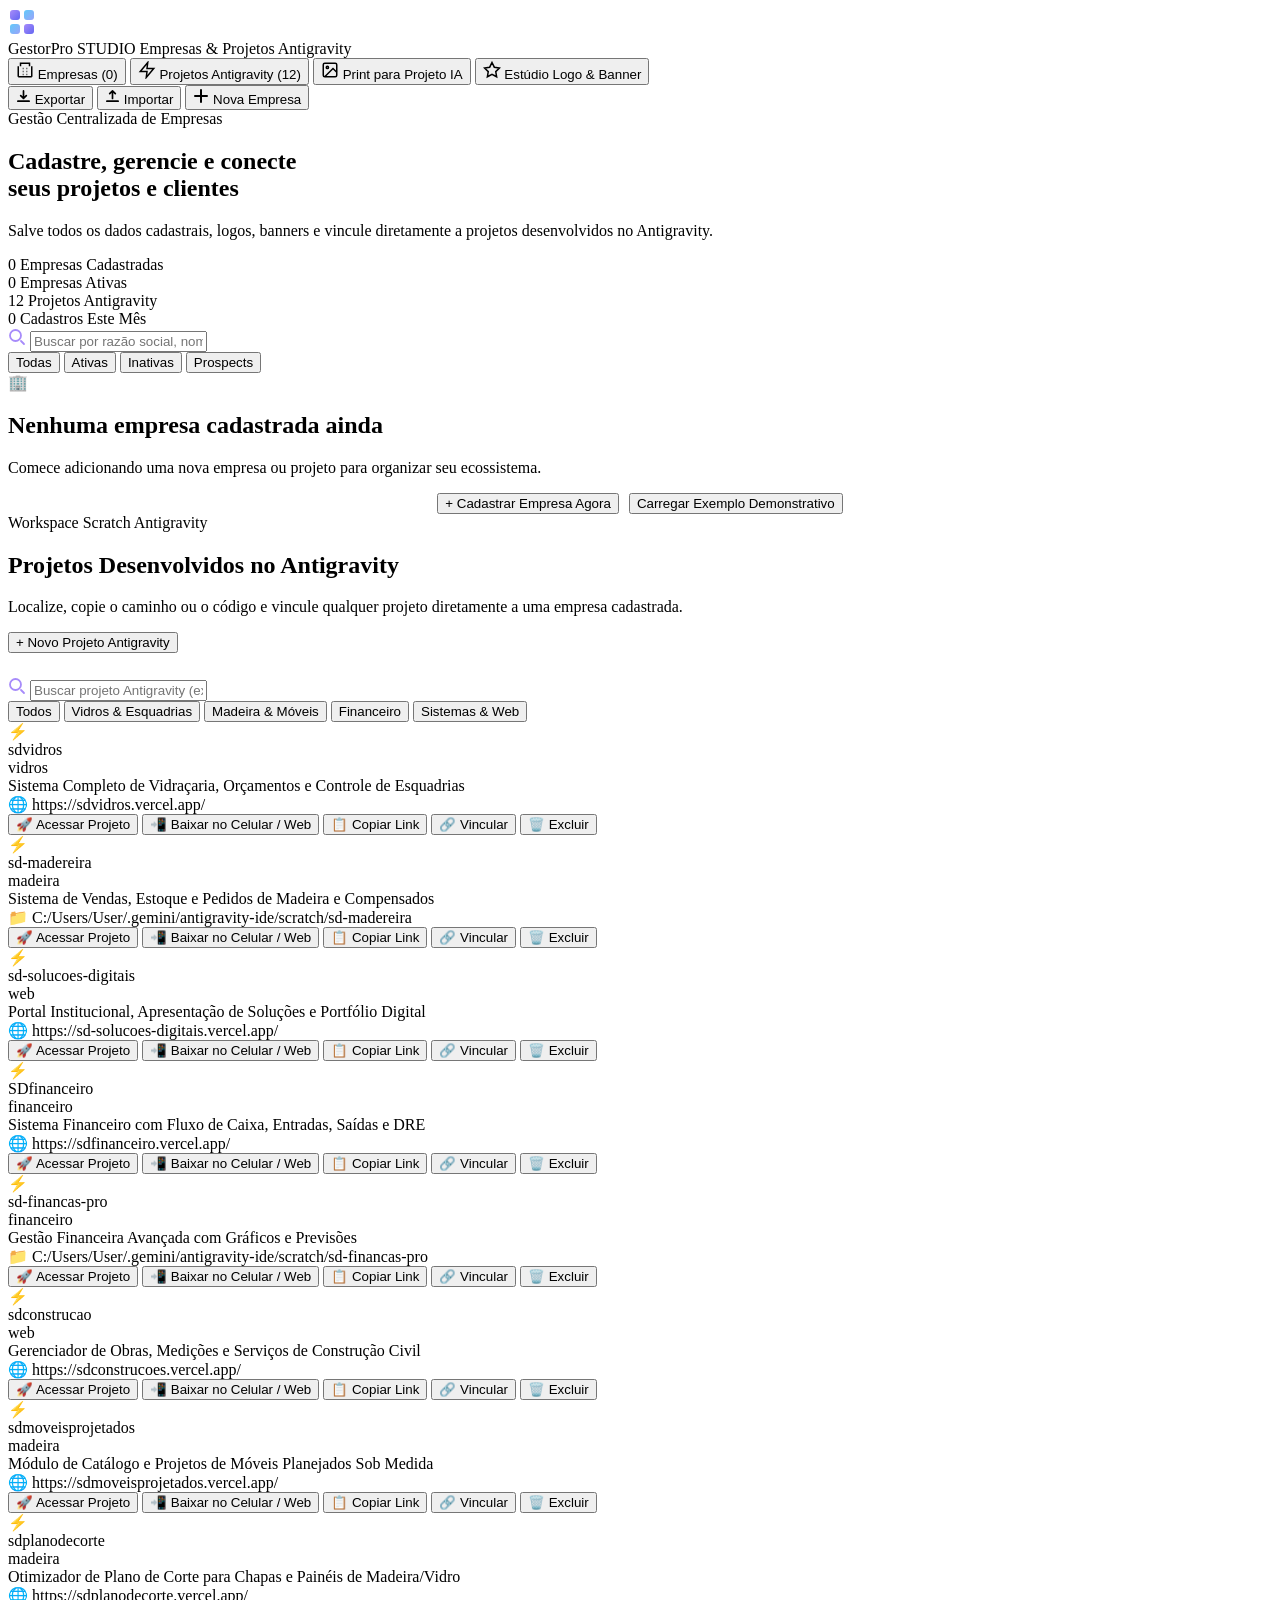
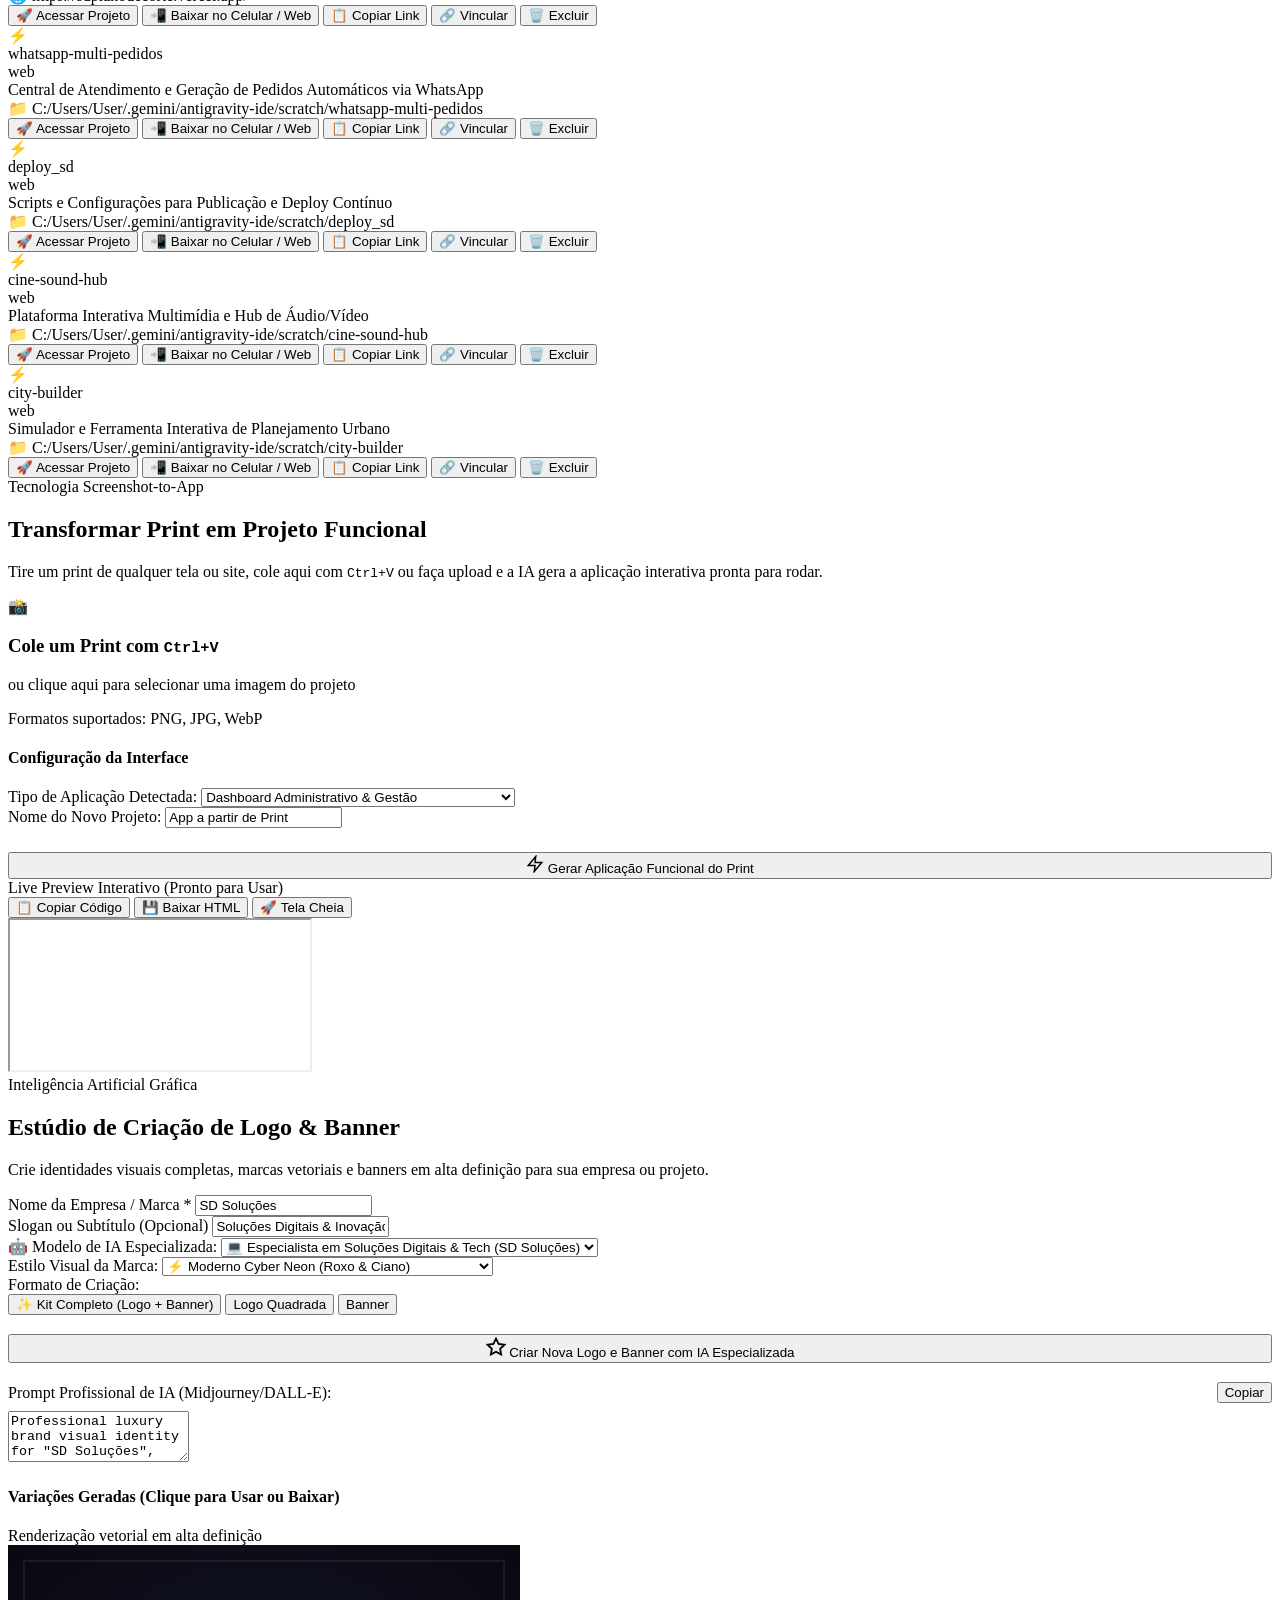
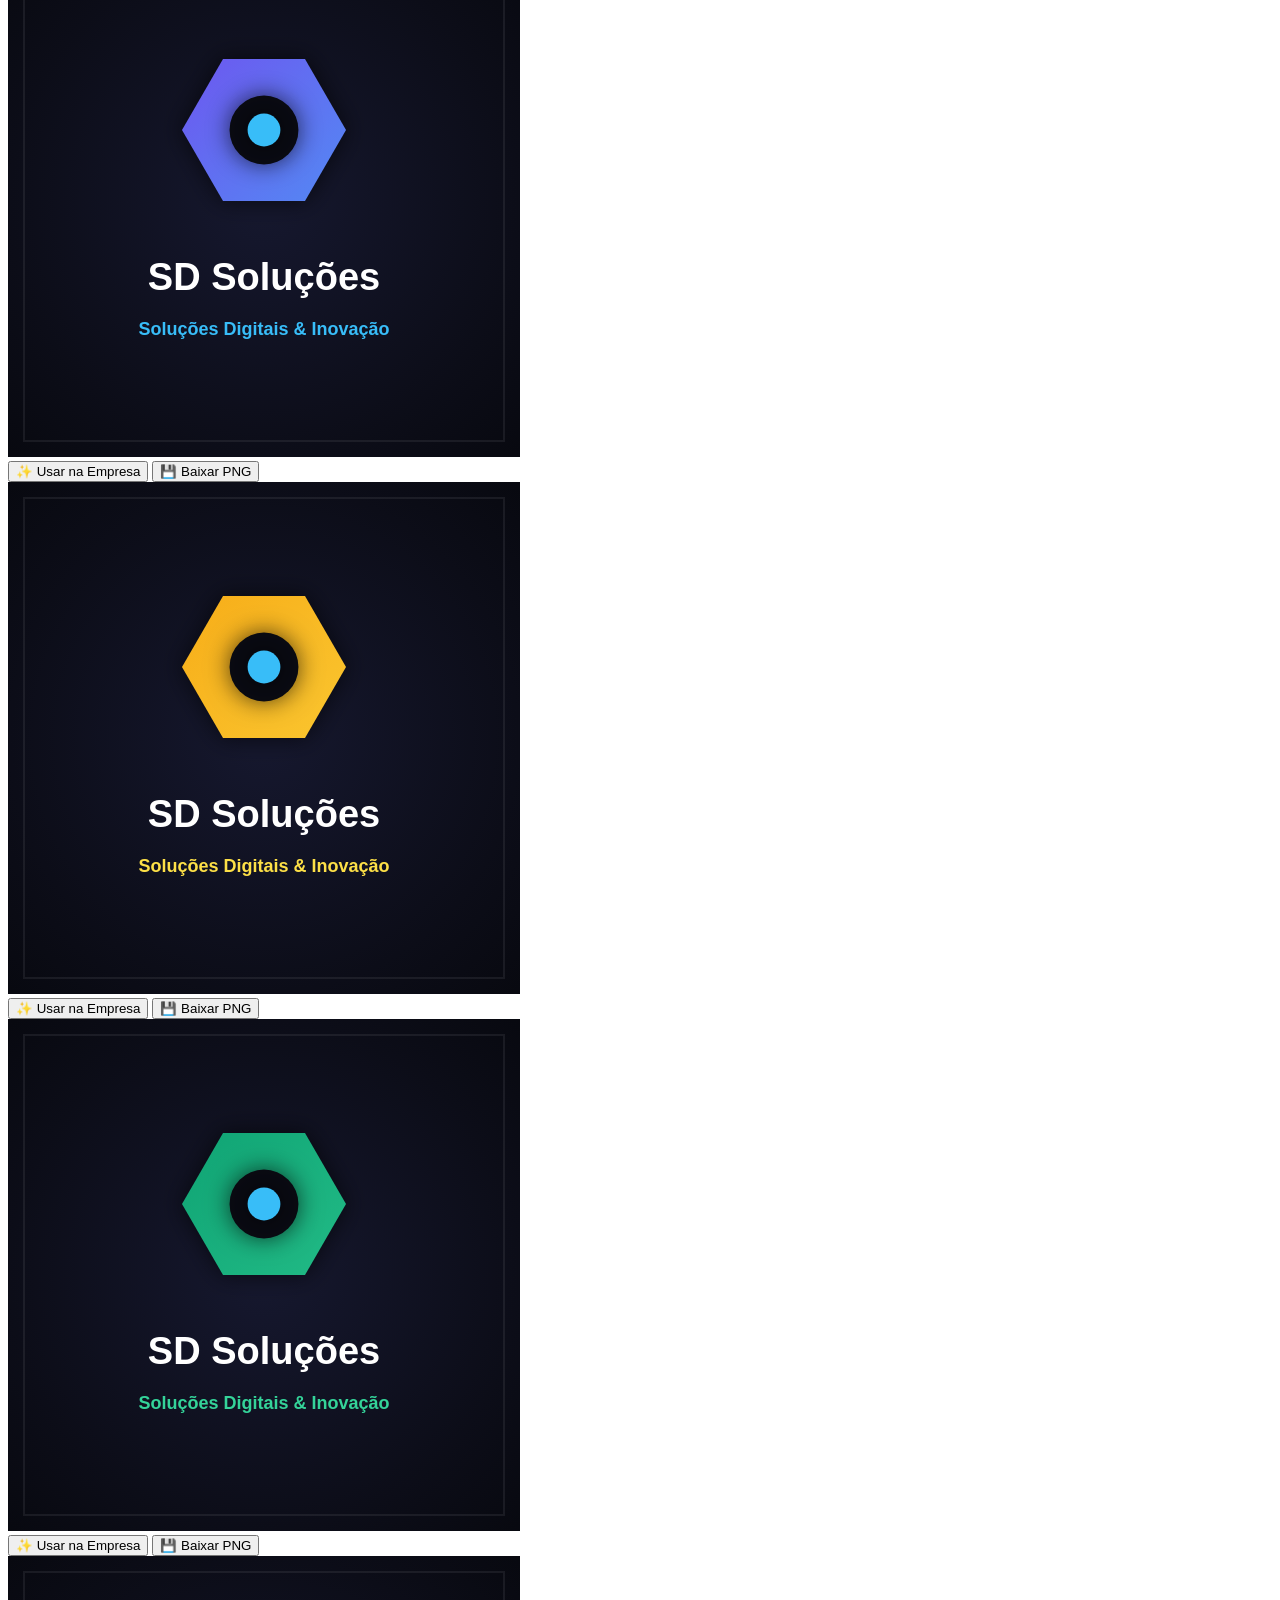
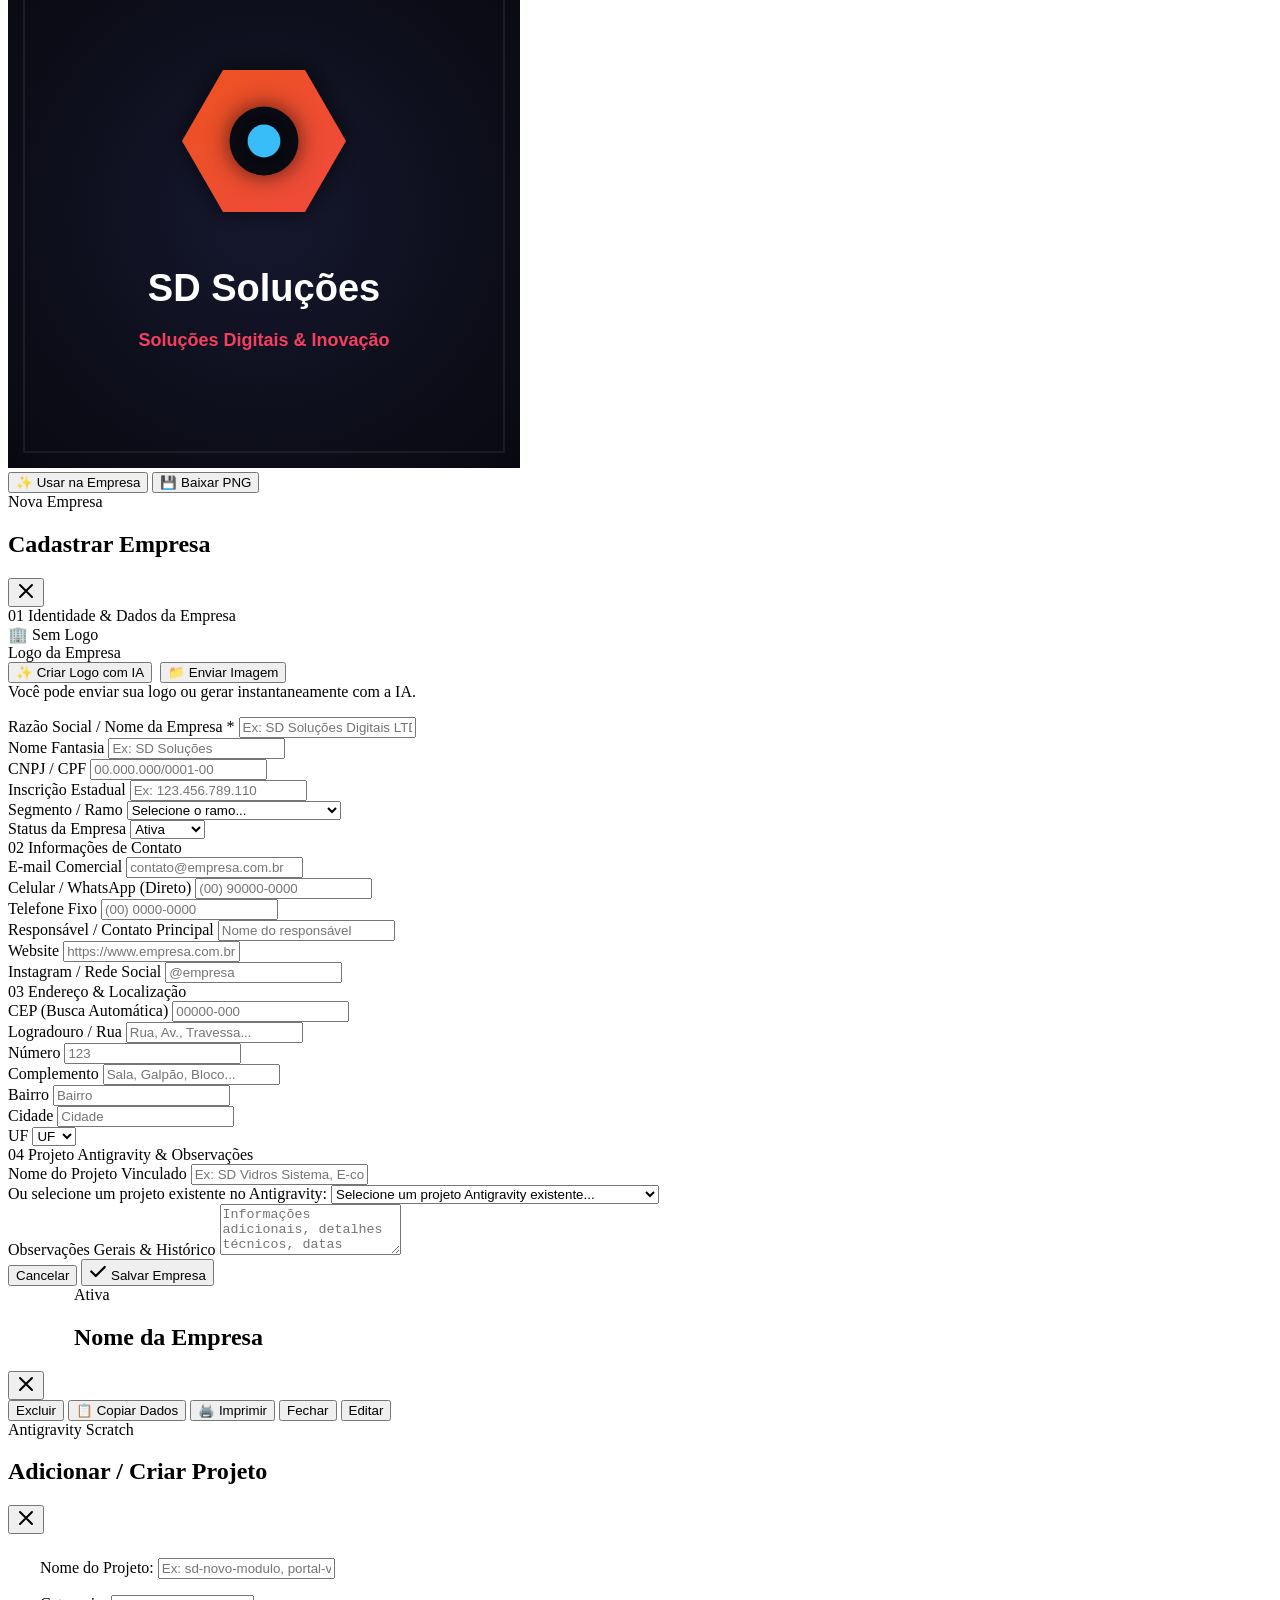
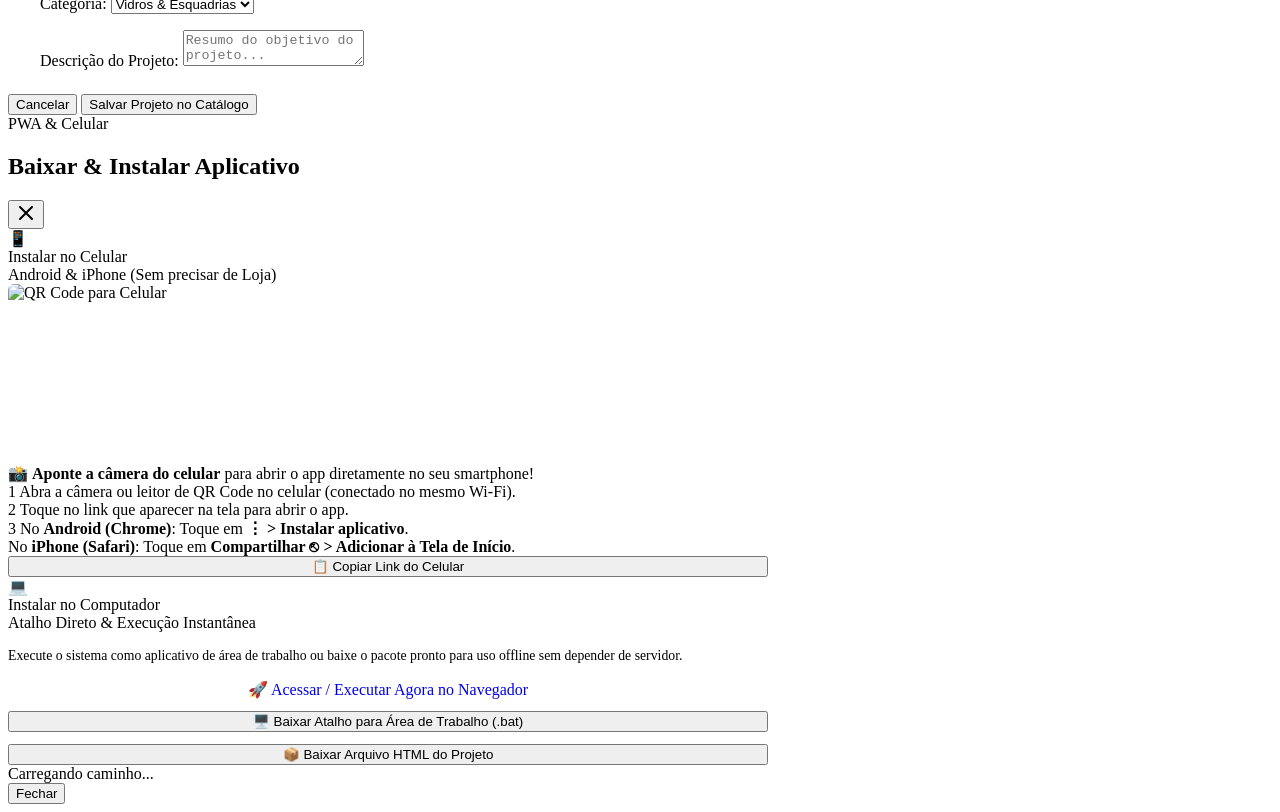
==== commit b13c14d5: "feat: PWA completo (manifest + SW + icones) e URLs Vercel de todos os projetos" ====
--- a/index.html
+++ b/index.html
@@ -1,4 +1,4 @@
-<!DOCTYPE html>
+﻿<!DOCTYPE html>
 <html lang="pt-BR">
 <head>
   <meta charset="UTF-8" />
@@ -8,7 +8,32 @@
   <link rel="preconnect" href="https://fonts.googleapis.com" />
   <link rel="preconnect" href="https://fonts.gstatic.com" crossorigin />
   <link href="https://fonts.googleapis.com/css2?family=Plus+Jakarta+Sans:wght@300;400;500;600;700;800&family=JetBrains+Mono:wght@400;600&display=swap" rel="stylesheet" />
-  <link rel="stylesheet" href="style.css" />
+  
+  <!-- PWA -->
+  <link rel="manifest" href="/manifest.json" />
+  <meta name="theme-color" content="#6366f1" />
+  <meta name="mobile-web-app-capable" content="yes" />
+  <meta name="apple-mobile-web-app-capable" content="yes" />
+  <meta name="apple-mobile-web-app-status-bar-style" content="black-translucent" />
+  <meta name="apple-mobile-web-app-title" content="SDSistemas" />
+  <link rel="apple-touch-icon" href="/icons/icon-192.png" />
+  <meta name="msapplication-TileImage" content="/icons/icon-144.png" />
+  <meta name="msapplication-TileColor" content="#6366f1" />
+  <!-- Open Graph -->
+  <meta property="og:title" content="SD Sistemas — Criador de Projetos WebApp" />
+  <meta property="og:description" content="Gerencie empresas e projetos WebApp com IA." />
+  <meta property="og:image" content="/icons/icon-512.png" />
+  <meta property="og:type" content="website" />
+  <!-- Service Worker -->
+  <script>
+    if ('serviceWorker' in navigator) {
+      window.addEventListener('load', function() {
+        navigator.serviceWorker.register('/sw.js')
+          .then(function(r){ console.log('SW registrado:', r.scope); })
+          .catch(function(e){ console.warn('SW erro:', e); });
+      });
+    }
+  </script>
 </head>
 <body>
 
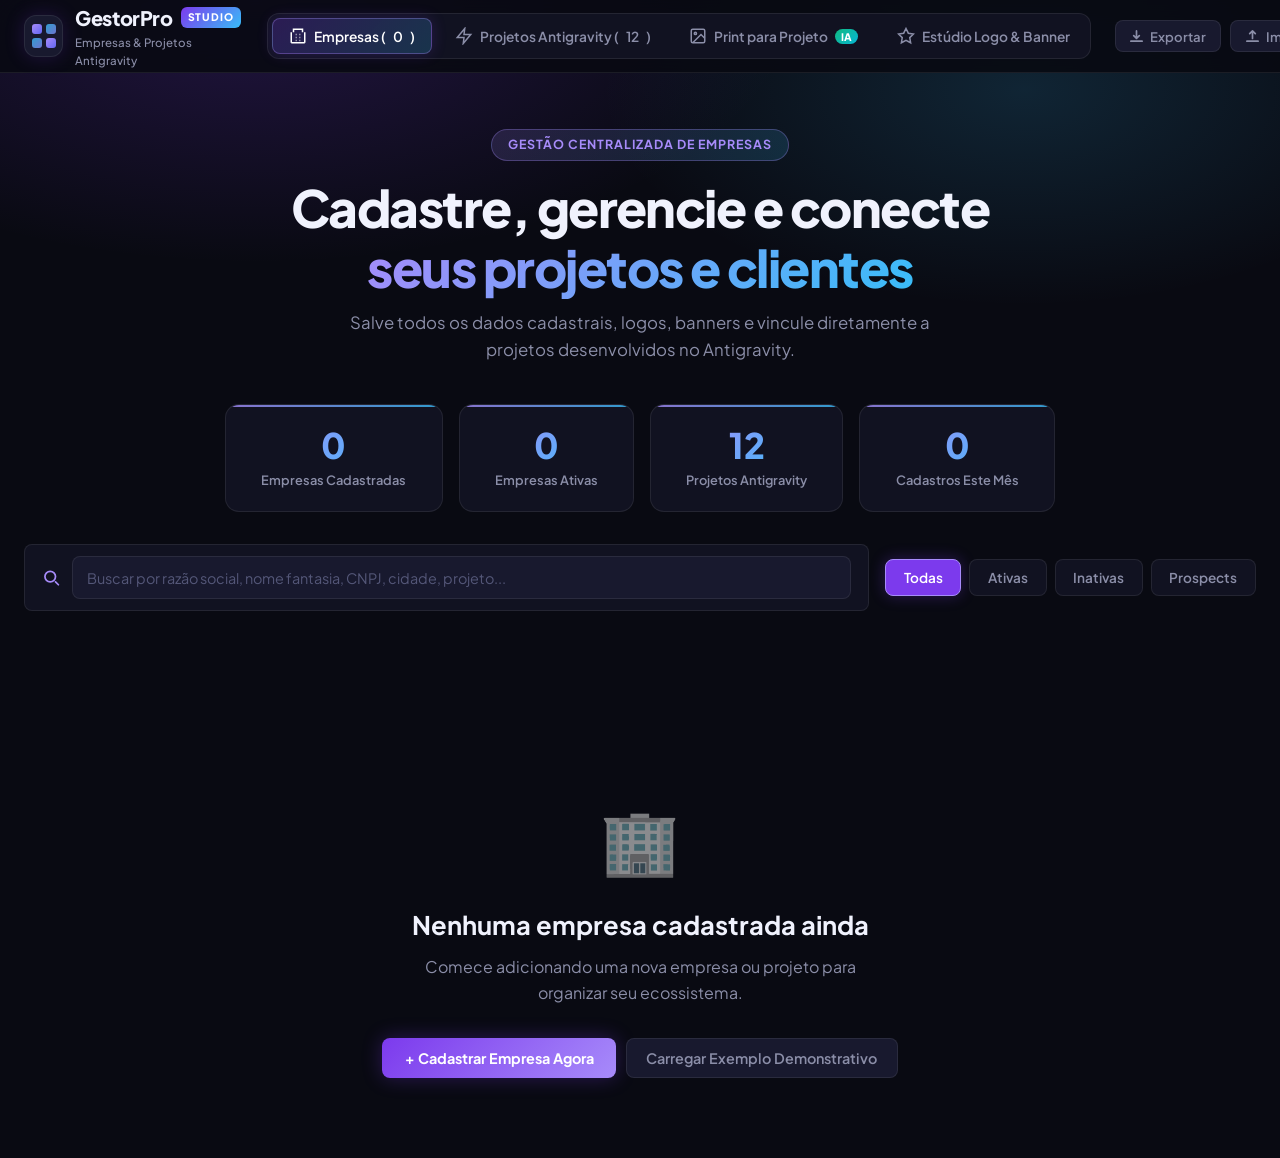
==== commit efc46269: "fix: restaurar link style.css que foi removido pelo script PWA" ====
--- a/index.html
+++ b/index.html
@@ -9,6 +9,8 @@
   <link rel="preconnect" href="https://fonts.gstatic.com" crossorigin />
   <link href="https://fonts.googleapis.com/css2?family=Plus+Jakarta+Sans:wght@300;400;500;600;700;800&family=JetBrains+Mono:wght@400;600&display=swap" rel="stylesheet" />
   
+  <link rel="stylesheet" href="style.css" />
+
   <!-- PWA -->
   <link rel="manifest" href="/manifest.json" />
   <meta name="theme-color" content="#6366f1" />
--- a/style.css
+++ b/style.css
@@ -0,0 +1,1319 @@
+/* =========================================================
+   CSS DESIGN SYSTEM — GestorPro & Antigravity Studio
+   Dark Violet + Neon Cyan High-End Aesthetic
+   ========================================================= */
+
+*, *::before, *::after { box-sizing: border-box; margin: 0; padding: 0; }
+
+:root {
+  --bg: #090a12;
+  --surface: #111221;
+  --surface2: #18192e;
+  --surface3: #21233d;
+  --surface4: #2b2e4f;
+  --border: rgba(255,255,255,0.08);
+  --border-hover: rgba(167,139,250,0.4);
+  --text: #f0f2fd;
+  --text-muted: #8b8ea8;
+  --text-dim: #545778;
+  --primary: #a78bfa;
+  --primary-dark: #7c3aed;
+  --primary-glow: rgba(167,139,250,0.28);
+  --accent: #38bdf8;
+  --accent-glow: rgba(56,189,248,0.25);
+  --success: #34d399;
+  --warning: #fbbf24;
+  --danger: #f87171;
+  --radius: 14px;
+  --radius-sm: 8px;
+  --radius-lg: 22px;
+  --shadow: 0 10px 38px rgba(0,0,0,0.55);
+  --shadow-card: 0 4px 24px rgba(0,0,0,0.45);
+  --transition: all 0.22s cubic-bezier(0.4,0,0.2,1);
+}
+
+html { scroll-behavior: smooth; }
+
+body {
+  font-family: 'Plus Jakarta Sans', system-ui, sans-serif;
+  background: var(--bg);
+  color: var(--text);
+  min-height: 100vh;
+  line-height: 1.6;
+  background-image:
+    radial-gradient(ellipse 65% 45% at 20% 0%, rgba(124,58,237,0.22) 0%, transparent 65%),
+    radial-gradient(ellipse 55% 40% at 80% 10%, rgba(56,189,248,0.15) 0%, transparent 60%);
+  background-attachment: fixed;
+}
+
+/* SCROLLBAR */
+::-webkit-scrollbar { width: 7px; height: 7px; }
+::-webkit-scrollbar-track { background: var(--bg); }
+::-webkit-scrollbar-thumb { background: var(--surface3); border-radius: 4px; }
+::-webkit-scrollbar-thumb:hover { background: var(--primary); }
+
+/* =========================================================
+   HEADER & NAVIGATION TABS
+   ========================================================= */
+.header {
+  position: sticky;
+  top: 0;
+  z-index: 100;
+  background: rgba(9,10,18,0.88);
+  backdrop-filter: blur(20px);
+  -webkit-backdrop-filter: blur(20px);
+  border-bottom: 1px solid var(--border);
+}
+.header-inner {
+  max-width: 1400px;
+  margin: 0 auto;
+  padding: 0 1.5rem;
+  height: 72px;
+  display: flex;
+  align-items: center;
+  justify-content: space-between;
+  gap: 1.5rem;
+}
+.logo { display: flex; align-items: center; gap: 12px; cursor: pointer; }
+.logo-icon {
+  width: 42px; height: 42px;
+  background: var(--surface2);
+  border-radius: 12px;
+  display: flex; align-items: center; justify-content: center;
+  border: 1px solid var(--border);
+  box-shadow: 0 0 20px rgba(124,58,237,0.2);
+}
+.logo-info { display: flex; flex-direction: column; }
+.logo-text { font-size: 1.25rem; font-weight: 800; letter-spacing: -0.02em; display: flex; align-items: center; gap: 8px; }
+.tag-version {
+  font-size: 0.65rem;
+  font-weight: 800;
+  letter-spacing: 0.08em;
+  padding: 2px 7px;
+  background: linear-gradient(135deg, var(--primary-dark), var(--accent));
+  color: #fff;
+  border-radius: 6px;
+}
+.logo-sub { font-size: 0.72rem; color: var(--text-muted); font-weight: 500; }
+
+/* TABS DE NAVEGAÇÃO NO HEADER */
+.nav-tabs {
+  display: flex;
+  gap: 0.4rem;
+  background: var(--surface);
+  border: 1px solid var(--border);
+  padding: 4px;
+  border-radius: 12px;
+}
+.nav-tab {
+  display: flex;
+  align-items: center;
+  gap: 7px;
+  background: transparent;
+  color: var(--text-muted);
+  border: none;
+  padding: 0.5rem 1rem;
+  border-radius: 8px;
+  font-size: 0.86rem;
+  font-weight: 600;
+  font-family: inherit;
+  cursor: pointer;
+  white-space: nowrap;
+  flex-shrink: 0;
+  transition: var(--transition);
+}
+.nav-tab:hover {
+  color: var(--text);
+  background: var(--surface2);
+}
+.nav-tab.active {
+  background: linear-gradient(135deg, rgba(124,58,237,0.25), rgba(56,189,248,0.2));
+  color: #fff;
+  border: 1px solid rgba(167,139,250,0.35);
+  box-shadow: 0 0 15px rgba(124,58,237,0.2);
+}
+.pill-new {
+  font-size: 0.65rem;
+  font-weight: 800;
+  padding: 1px 6px;
+  border-radius: 12px;
+  background: linear-gradient(135deg, #10b981, #06b6d4);
+  color: #fff;
+}
+
+.header-actions { display: flex; align-items: center; gap: 0.6rem; }
+
+.btn-header {
+  display: inline-flex; align-items: center; gap: 6px;
+  background: linear-gradient(135deg, var(--primary-dark), var(--primary));
+  color: #fff;
+  border: none;
+  padding: 0.55rem 1.25rem;
+  border-radius: var(--radius-sm);
+  font-size: 0.9rem;
+  font-weight: 700;
+  cursor: pointer;
+  transition: var(--transition);
+  box-shadow: 0 0 25px rgba(124,58,237,0.35);
+}
+.btn-header:hover {
+  transform: translateY(-1px);
+  box-shadow: 0 0 35px rgba(124,58,237,0.55);
+}
+
+/* =========================================================
+   TAB CONTENT DISPLAY
+   ========================================================= */
+.tab-content { display: none; }
+.tab-content.active { display: block; animation: fadeIn 0.3s ease; }
+@keyframes fadeIn {
+  from { opacity: 0; transform: translateY(6px); }
+  to { opacity: 1; transform: translateY(0); }
+}
+
+.section-pad { padding: 3rem 0; }
+.tab-header-row {
+  display: flex;
+  justify-content: space-between;
+  align-items: flex-end;
+  flex-wrap: wrap;
+  gap: 1.5rem;
+  margin-bottom: 2rem;
+}
+.tab-header-row h2 { font-size: 2rem; font-weight: 800; letter-spacing: -0.02em; margin-top: 0.4rem; }
+.section-desc { color: var(--text-muted); font-size: 0.95rem; max-width: 600px; margin-top: 0.3rem; }
+
+/* =========================================================
+   HERO & STATS (TAB EMPRESAS)
+   ========================================================= */
+.hero { padding: 3.5rem 0 2rem; }
+.container { max-width: 1350px; margin: 0 auto; padding: 0 1.5rem; }
+.hero-title { text-align: center; margin-bottom: 2.5rem; }
+.badge {
+  display: inline-block;
+  background: linear-gradient(135deg, rgba(167,139,250,0.15), rgba(56,189,248,0.15));
+  border: 1px solid rgba(167,139,250,0.3);
+  color: var(--primary);
+  font-size: 0.78rem;
+  font-weight: 700;
+  letter-spacing: 0.08em;
+  text-transform: uppercase;
+  padding: 0.3rem 1rem;
+  border-radius: 20px;
+  margin-bottom: 1rem;
+}
+.hero-title h1 {
+  font-size: clamp(2rem, 4.5vw, 3.2rem);
+  font-weight: 800;
+  letter-spacing: -0.03em;
+  line-height: 1.18;
+  margin-bottom: 0.8rem;
+}
+.gradient-text {
+  background: linear-gradient(135deg, var(--primary), var(--accent));
+  -webkit-background-clip: text;
+  -webkit-text-fill-color: transparent;
+  background-clip: text;
+}
+.hero-title p { color: var(--text-muted); font-size: 1.05rem; max-width: 580px; margin: 0 auto; }
+
+.stats-row {
+  display: flex;
+  gap: 1rem;
+  justify-content: center;
+  flex-wrap: wrap;
+}
+.stat-card {
+  background: var(--surface);
+  border: 1px solid var(--border);
+  border-radius: var(--radius);
+  padding: 1.3rem 2.2rem;
+  text-align: center;
+  min-width: 160px;
+  transition: var(--transition);
+  position: relative;
+  overflow: hidden;
+}
+.stat-card::before {
+  content: '';
+  position: absolute;
+  top: 0; left: 0; right: 0;
+  height: 2px;
+  background: linear-gradient(90deg, var(--primary), var(--accent));
+  opacity: 0.8;
+}
+.stat-card:hover {
+  border-color: var(--border-hover);
+  transform: translateY(-3px);
+  box-shadow: 0 8px 30px rgba(124,58,237,0.22);
+}
+.stat-num {
+  display: block;
+  font-size: 2.2rem;
+  font-weight: 800;
+  background: linear-gradient(135deg, var(--primary), var(--accent));
+  -webkit-background-clip: text;
+  -webkit-text-fill-color: transparent;
+  background-clip: text;
+  line-height: 1.1;
+}
+.stat-label { font-size: 0.8rem; color: var(--text-muted); margin-top: 0.35rem; font-weight: 600; display: block; }
+
+/* =========================================================
+   TOOLBAR & FILTERS
+   ========================================================= */
+.toolbar {
+  display: flex;
+  gap: 1rem;
+  align-items: center;
+  flex-wrap: wrap;
+  margin-bottom: 2rem;
+}
+.search-box {
+  flex: 1;
+  min-width: 280px;
+  display: flex;
+  align-items: center;
+  gap: 0.75rem;
+  background: var(--surface);
+  border: 1px solid var(--border);
+  border-radius: var(--radius-sm);
+  padding: 0.7rem 1.1rem;
+  transition: var(--transition);
+}
+.search-box:focus-within {
+  border-color: var(--primary);
+  box-shadow: 0 0 0 3px var(--primary-glow);
+}
+.search-box input {
+  background: none;
+  border: none;
+  outline: none;
+  color: var(--text);
+  font-size: 0.92rem;
+  width: 100%;
+  font-family: inherit;
+}
+.search-box input::placeholder { color: var(--text-dim); }
+.filter-btns { display: flex; gap: 0.5rem; flex-wrap: wrap; }
+.filter-btn {
+  padding: 0.55rem 1.1rem;
+  border-radius: var(--radius-sm);
+  border: 1px solid var(--border);
+  background: var(--surface);
+  color: var(--text-muted);
+  font-size: 0.85rem;
+  font-weight: 600;
+  cursor: pointer;
+  transition: var(--transition);
+  font-family: inherit;
+}
+.filter-btn:hover, .filter-btn.active {
+  background: var(--primary-dark);
+  border-color: var(--primary);
+  color: #fff;
+  box-shadow: 0 0 15px rgba(124,58,237,0.3);
+}
+
+/* =========================================================
+   EMPRESAS CARDS GRID
+   ========================================================= */
+.cards-grid {
+  display: grid;
+  grid-template-columns: repeat(auto-fill, minmax(340px, 1fr));
+  gap: 1.3rem;
+  margin-bottom: 4rem;
+}
+.company-card {
+  background: var(--surface);
+  border: 1px solid var(--border);
+  border-radius: var(--radius);
+  padding: 1.5rem;
+  cursor: pointer;
+  transition: var(--transition);
+  position: relative;
+  overflow: hidden;
+  display: flex;
+  flex-direction: column;
+}
+.company-card:hover {
+  border-color: var(--border-hover);
+  transform: translateY(-4px);
+  box-shadow: 0 12px 40px rgba(124,58,237,0.22);
+}
+.card-header {
+  display: flex;
+  align-items: flex-start;
+  gap: 1rem;
+  margin-bottom: 1rem;
+}
+.card-avatar {
+  width: 48px; height: 48px;
+  border-radius: 12px;
+  background: linear-gradient(135deg, var(--primary-dark), var(--accent));
+  display: flex;
+  align-items: center;
+  justify-content: center;
+  font-size: 1.2rem;
+  font-weight: 800;
+  color: #fff;
+  flex-shrink: 0;
+  overflow: hidden;
+  border: 1px solid var(--border);
+}
+.card-avatar img { width: 100%; height: 100%; object-fit: contain; }
+.card-info { flex: 1; min-width: 0; }
+.card-name {
+  font-size: 1.05rem;
+  font-weight: 700;
+  color: var(--text);
+  white-space: nowrap;
+  overflow: hidden;
+  text-overflow: ellipsis;
+}
+.card-segmento {
+  font-size: 0.8rem;
+  color: var(--text-muted);
+  margin-top: 2px;
+}
+.card-status {
+  font-size: 0.72rem;
+  font-weight: 700;
+  letter-spacing: 0.06em;
+  text-transform: uppercase;
+  padding: 0.25rem 0.75rem;
+  border-radius: 20px;
+  flex-shrink: 0;
+}
+.status-ativa  { background: rgba(52,211,153,0.15); color: var(--success); border: 1px solid rgba(52,211,153,0.3); }
+.status-inativa{ background: rgba(248,113,113,0.14); color: var(--danger);  border: 1px solid rgba(248,113,113,0.3); }
+.status-prospect{ background: rgba(251,191,36,0.14); color: var(--warning); border: 1px solid rgba(251,191,36,0.3); }
+
+.card-divider { height: 1px; background: var(--border); margin: 0.85rem 0; }
+
+.card-meta {
+  display: flex;
+  flex-direction: column;
+  gap: 0.45rem;
+  flex: 1;
+}
+.card-meta-item {
+  display: flex;
+  align-items: center;
+  gap: 0.6rem;
+  font-size: 0.84rem;
+  color: var(--text-muted);
+  overflow: hidden;
+}
+.card-meta-item svg { flex-shrink: 0; opacity: 0.75; }
+.card-meta-item span {
+  white-space: nowrap;
+  overflow: hidden;
+  text-overflow: ellipsis;
+}
+.card-footer {
+  margin-top: 1.2rem;
+  display: flex;
+  justify-content: space-between;
+  align-items: center;
+  gap: 0.5rem;
+}
+.card-date { font-size: 0.76rem; color: var(--text-dim); }
+.card-projeto {
+  font-size: 0.78rem;
+  color: var(--primary);
+  font-weight: 700;
+  background: rgba(167,139,250,0.12);
+  padding: 0.25rem 0.7rem;
+  border-radius: 20px;
+  border: 1px solid rgba(167,139,250,0.25);
+  white-space: nowrap;
+  overflow: hidden;
+  text-overflow: ellipsis;
+  max-width: 170px;
+}
+
+/* EMPTY STATE */
+.empty-state {
+  text-align: center;
+  padding: 5rem 1rem;
+}
+.empty-icon { font-size: 4rem; margin-bottom: 1rem; opacity: 0.6; }
+.empty-state h2 { font-size: 1.6rem; margin-bottom: 0.5rem; color: var(--text); }
+.empty-state p { color: var(--text-muted); margin-bottom: 2rem; max-width: 480px; margin-left: auto; margin-right: auto; }
+
+/* =========================================================
+   PROJETOS ANTIGRAVITY GRID (TAB 2)
+   ========================================================= */
+.projetos-grid {
+  display: grid;
+  grid-template-columns: repeat(auto-fill, minmax(360px, 1fr));
+  gap: 1.3rem;
+  margin-bottom: 4rem;
+}
+.projeto-card {
+  background: var(--surface);
+  border: 1px solid var(--border);
+  border-radius: var(--radius);
+  padding: 1.5rem;
+  transition: var(--transition);
+  display: flex;
+  flex-direction: column;
+}
+.projeto-card:hover {
+  border-color: var(--border-hover);
+  transform: translateY(-3px);
+  box-shadow: 0 8px 30px rgba(56,189,248,0.15);
+}
+.projeto-card-header {
+  display: flex;
+  align-items: center;
+  gap: 1rem;
+  margin-bottom: 0.8rem;
+}
+.projeto-icon {
+  width: 44px; height: 44px;
+  border-radius: 10px;
+  background: var(--surface2);
+  border: 1px solid var(--border);
+  display: flex; align-items: center; justify-content: center;
+  font-size: 1.3rem;
+  flex-shrink: 0;
+}
+.projeto-title { font-size: 1.1rem; font-weight: 700; color: var(--text); }
+.projeto-tag {
+  font-size: 0.7rem;
+  font-weight: 700;
+  text-transform: uppercase;
+  padding: 2px 8px;
+  border-radius: 12px;
+  background: rgba(56,189,248,0.12);
+  color: var(--accent);
+  border: 1px solid rgba(56,189,248,0.25);
+  margin-left: auto;
+}
+.projeto-desc {
+  font-size: 0.86rem;
+  color: var(--text-muted);
+  margin-bottom: 1rem;
+  flex: 1;
+}
+.projeto-path-box {
+  background: var(--surface2);
+  border: 1px solid var(--border);
+  border-radius: 6px;
+  padding: 0.5rem 0.8rem;
+  font-family: 'JetBrains Mono', monospace;
+  font-size: 0.74rem;
+  color: var(--accent);
+  white-space: nowrap;
+  overflow: hidden;
+  text-overflow: ellipsis;
+  margin-bottom: 1rem;
+}
+.projeto-actions {
+  display: flex;
+  gap: 0.5rem;
+  flex-wrap: wrap;
+}
+
+/* =========================================================
+   PRINT PARA PROJETO WORKSPACE (TAB 3)
+   ========================================================= */
+.print-workspace {
+  display: grid;
+  grid-template-columns: 420px 1fr;
+  gap: 1.5rem;
+  min-height: 650px;
+}
+.print-input-panel {
+  display: flex;
+  flex-direction: column;
+  gap: 1rem;
+}
+.drop-zone {
+  background: var(--surface);
+  border: 2px dashed rgba(167,139,250,0.3);
+  border-radius: var(--radius);
+  padding: 2.5rem 1.5rem;
+  text-align: center;
+  cursor: pointer;
+  transition: var(--transition);
+}
+.drop-zone:hover, .drop-zone.dragover {
+  border-color: var(--primary);
+  background: var(--surface2);
+  box-shadow: 0 0 25px var(--primary-glow);
+}
+.drop-icon { font-size: 2.8rem; margin-bottom: 0.8rem; }
+.drop-zone h3 { font-size: 1.1rem; font-weight: 700; margin-bottom: 0.3rem; }
+.drop-zone p { font-size: 0.85rem; color: var(--text-muted); margin-bottom: 0.5rem; }
+.drop-hint { font-size: 0.74rem; color: var(--text-dim); }
+kbd {
+  background: var(--surface3);
+  border: 1px solid var(--border);
+  border-radius: 4px;
+  padding: 2px 6px;
+  font-size: 0.78rem;
+  font-family: monospace;
+}
+
+.print-options-card {
+  background: var(--surface);
+  border: 1px solid var(--border);
+  border-radius: var(--radius);
+  padding: 1.5rem;
+}
+.print-options-card h4 { font-size: 1rem; font-weight: 700; margin-bottom: 1rem; }
+
+.palette-swatches {
+  display: flex;
+  gap: 6px;
+  margin-top: 0.4rem;
+}
+.palette-swatch {
+  width: 32px; height: 32px;
+  border-radius: 6px;
+  border: 1px solid rgba(255,255,255,0.2);
+}
+
+.print-result-panel {
+  background: var(--surface);
+  border: 1px solid var(--border);
+  border-radius: var(--radius);
+  display: flex;
+  flex-direction: column;
+  overflow: hidden;
+}
+.preview-header {
+  background: var(--surface2);
+  border-bottom: 1px solid var(--border);
+  padding: 0.75rem 1.2rem;
+  display: flex;
+  align-items: center;
+  justify-content: space-between;
+  gap: 1rem;
+}
+.preview-dots { display: flex; gap: 6px; }
+.dot { width: 11px; height: 11px; border-radius: 50%; }
+.dot-red { background: #ef4444; }
+.dot-yellow { background: #f59e0b; }
+.dot-green { background: #10b981; }
+.preview-title { font-size: 0.85rem; font-weight: 600; color: var(--text-muted); }
+.preview-actions { display: flex; gap: 0.5rem; }
+.preview-frame-container {
+  flex: 1;
+  background: #0d0e19;
+  min-height: 520px;
+}
+.preview-frame-container iframe {
+  width: 100%;
+  height: 100%;
+  min-height: 560px;
+  border: none;
+}
+
+/* =========================================================
+   ESTÚDIO DE LOGO & BANNER (TAB 4)
+   ========================================================= */
+.logo-studio-layout {
+  display: grid;
+  grid-template-columns: 380px 1fr;
+  gap: 2rem;
+}
+.logo-control-panel {
+  background: var(--surface);
+  border: 1px solid var(--border);
+  border-radius: var(--radius);
+  padding: 1.8rem;
+  display: flex;
+  flex-direction: column;
+  gap: 1.1rem;
+}
+.radio-toggle-group {
+  display: flex;
+  gap: 0.5rem;
+  background: var(--surface2);
+  padding: 4px;
+  border-radius: 8px;
+}
+.radio-pill {
+  flex: 1;
+  background: transparent;
+  border: none;
+  color: var(--text-muted);
+  padding: 0.5rem;
+  border-radius: 6px;
+  font-size: 0.8rem;
+  font-weight: 600;
+  cursor: pointer;
+  transition: var(--transition);
+}
+.radio-pill.active {
+  background: var(--primary-dark);
+  color: #fff;
+  box-shadow: 0 0 12px rgba(124,58,237,0.3);
+}
+
+.prompt-box-card {
+  background: var(--surface2);
+  border: 1px solid var(--border);
+  border-radius: 8px;
+  padding: 1rem;
+}
+.btn-copy-mini {
+  background: var(--surface3);
+  color: var(--text-muted);
+  border: 1px solid var(--border);
+  font-size: 0.72rem;
+  padding: 2px 8px;
+  border-radius: 4px;
+  cursor: pointer;
+  transition: var(--transition);
+}
+.btn-copy-mini:hover { color: #fff; border-color: var(--primary); }
+.prompt-textarea {
+  background: var(--surface3);
+  border: 1px solid var(--border);
+  color: var(--accent);
+  font-family: 'JetBrains Mono', monospace;
+  font-size: 0.78rem;
+  width: 100%;
+  border-radius: 6px;
+  padding: 0.5rem;
+  resize: none;
+}
+
+.logo-preview-panel {
+  background: var(--surface);
+  border: 1px solid var(--border);
+  border-radius: var(--radius);
+  padding: 1.8rem;
+  display: flex;
+  flex-direction: column;
+}
+.variations-header {
+  display: flex;
+  justify-content: space-between;
+  align-items: center;
+  margin-bottom: 1.5rem;
+  padding-bottom: 0.8rem;
+  border-bottom: 1px solid var(--border);
+}
+.variations-header h4 { font-size: 1.1rem; font-weight: 700; }
+.hint-text { font-size: 0.8rem; color: var(--text-muted); }
+
+.variations-grid {
+  display: grid;
+  grid-template-columns: repeat(auto-fill, minmax(280px, 1fr));
+  gap: 1.2rem;
+}
+.variation-card {
+  background: var(--surface2);
+  border: 1px solid var(--border);
+  border-radius: var(--radius);
+  padding: 1.2rem;
+  display: flex;
+  flex-direction: column;
+  align-items: center;
+  transition: var(--transition);
+  position: relative;
+}
+.variation-card:hover {
+  border-color: var(--primary);
+  transform: translateY(-3px);
+  box-shadow: 0 8px 25px rgba(124,58,237,0.25);
+}
+.variation-canvas-wrap {
+  width: 100%;
+  display: flex;
+  justify-content: center;
+  align-items: center;
+  border-radius: 10px;
+  overflow: hidden;
+  background: #07080f;
+  margin-bottom: 0.8rem;
+}
+.variation-canvas-wrap canvas {
+  max-width: 100%;
+  height: auto;
+  border-radius: 8px;
+}
+.variation-kit-wrap {
+  width: 100%;
+  display: flex;
+  flex-direction: column;
+  gap: 0.6rem;
+  margin-bottom: 1rem;
+}
+.variation-kit-header {
+  font-size: 0.72rem;
+  font-weight: 700;
+  text-transform: uppercase;
+  letter-spacing: 0.08em;
+  color: var(--primary);
+  margin-bottom: 2px;
+}
+.variation-actions {
+  display: flex;
+  gap: 0.5rem;
+  width: 100%;
+  justify-content: center;
+  flex-wrap: wrap;
+}
+
+/* HERO AI BUTTON */
+.btn-ai-hero {
+  background: linear-gradient(135deg, #7c3aed, #a855f7, #06b6d4) !important;
+  background-size: 200% 200% !important;
+  color: #fff !important;
+  font-size: 0.96rem !important;
+  font-weight: 800 !important;
+  padding: 0.85rem 1.4rem !important;
+  border-radius: 10px !important;
+  box-shadow: 0 0 25px rgba(168,85,247,0.45), 0 4px 15px rgba(0,0,0,0.5) !important;
+  transition: all 0.3s ease !important;
+}
+.btn-ai-hero:hover {
+  transform: translateY(-2px) scale(1.02) !important;
+  box-shadow: 0 0 35px rgba(6,182,212,0.6) !important;
+}
+
+.btn-icon-danger {
+  background: rgba(248,113,113,0.12);
+  border: 1px solid rgba(248,113,113,0.3);
+  color: var(--danger);
+  width: 32px; height: 32px;
+  border-radius: 8px;
+  display: inline-flex;
+  align-items: center;
+  justify-content: center;
+  cursor: pointer;
+  font-size: 0.85rem;
+  transition: var(--transition);
+  flex-shrink: 0;
+}
+.btn-icon-danger:hover {
+  background: rgba(248,113,113,0.28);
+  border-color: var(--danger);
+  transform: scale(1.08);
+}
+
+
+/* =========================================================
+   FORMULÁRIO MODAL EMPRESA & LOGO UPLOADER
+   ========================================================= */
+.modal-overlay {
+  position: fixed;
+  inset: 0;
+  background: rgba(0,0,0,0.8);
+  backdrop-filter: blur(8px);
+  -webkit-backdrop-filter: blur(8px);
+  z-index: 200;
+  display: flex;
+  align-items: flex-start;
+  justify-content: center;
+  padding: 1.5rem 1rem;
+  overflow-y: auto;
+  opacity: 0;
+  visibility: hidden;
+  transition: opacity 0.25s ease, visibility 0.25s ease;
+}
+.modal-overlay.open { opacity: 1; visibility: visible; }
+.modal {
+  background: var(--surface);
+  border: 1px solid rgba(167,139,250,0.25);
+  border-radius: var(--radius-lg);
+  width: 100%;
+  max-width: 780px;
+  box-shadow: 0 24px 80px rgba(0,0,0,0.7), 0 0 0 1px rgba(255,255,255,0.05);
+  transform: translateY(25px) scale(0.97);
+  transition: transform 0.28s cubic-bezier(0.34,1.3,0.64,1);
+  overflow: hidden;
+}
+.modal-overlay.open .modal { transform: translateY(0) scale(1); }
+.modal-header {
+  display: flex;
+  justify-content: space-between;
+  align-items: flex-start;
+  padding: 1.8rem 2rem 1.2rem;
+  border-bottom: 1px solid var(--border);
+  background: linear-gradient(180deg, rgba(167,139,250,0.06) 0%, transparent 100%);
+}
+.modal-badge {
+  display: inline-block;
+  background: linear-gradient(135deg, rgba(167,139,250,0.15), rgba(56,189,248,0.1));
+  border: 1px solid rgba(167,139,250,0.3);
+  color: var(--primary);
+  font-size: 0.72rem;
+  font-weight: 700;
+  letter-spacing: 0.08em;
+  text-transform: uppercase;
+  padding: 0.22rem 0.75rem;
+  border-radius: 20px;
+  margin-bottom: 0.4rem;
+}
+.modal-header h2 { font-size: 1.45rem; font-weight: 800; letter-spacing: -0.02em; }
+.modal-close {
+  background: var(--surface2);
+  border: 1px solid var(--border);
+  color: var(--text-muted);
+  width: 38px; height: 38px;
+  border-radius: 10px;
+  display: flex; align-items: center; justify-content: center;
+  cursor: pointer;
+  transition: var(--transition);
+  flex-shrink: 0;
+}
+.modal-close:hover { border-color: var(--danger); color: var(--danger); background: rgba(248,113,113,0.12); }
+
+/* BANNER DE ALERTA NO MODAL */
+.form-alert-banner {
+  background: rgba(248,113,113,0.15);
+  border: 1px solid rgba(248,113,113,0.35);
+  color: var(--danger);
+  padding: 0.8rem 1.2rem;
+  margin: 1rem 2rem 0;
+  border-radius: var(--radius-sm);
+  font-size: 0.88rem;
+  font-weight: 600;
+  display: flex;
+  align-items: center;
+  gap: 8px;
+}
+.save-feedback-box {
+  background: rgba(167,139,250,0.1);
+  border: 1px solid rgba(167,139,250,0.3);
+  color: var(--primary);
+  padding: 0.7rem 1.2rem;
+  margin: 0.5rem 2rem;
+  border-radius: 6px;
+  font-size: 0.85rem;
+  font-weight: 600;
+}
+
+/* LOGO UPLOADER BOX */
+.company-logo-uploader {
+  display: flex;
+  align-items: center;
+  gap: 1.2rem;
+  background: var(--surface2);
+  border: 1px solid var(--border);
+  border-radius: var(--radius-sm);
+  padding: 1rem;
+}
+.logo-preview-box {
+  width: 68px; height: 68px;
+  border-radius: 12px;
+  background: var(--surface3);
+  border: 1px dashed rgba(167,139,250,0.4);
+  display: flex; align-items: center; justify-content: center;
+  font-size: 0.8rem;
+  color: var(--text-dim);
+  flex-shrink: 0;
+  overflow: hidden;
+}
+.logo-actions-box { display: flex; flex-direction: column; gap: 0.35rem; }
+.field-hint { font-size: 0.74rem; color: var(--text-dim); }
+
+.modal-form { padding: 0 2rem 1rem; max-height: 68vh; overflow-y: auto; }
+.form-section { margin: 1.5rem 0; }
+.form-section-title {
+  display: flex;
+  align-items: center;
+  gap: 0.7rem;
+  font-size: 0.85rem;
+  font-weight: 700;
+  text-transform: uppercase;
+  letter-spacing: 0.08em;
+  color: var(--text-muted);
+  margin-bottom: 1rem;
+  padding-bottom: 0.6rem;
+  border-bottom: 1px solid var(--border);
+}
+.section-num {
+  background: linear-gradient(135deg, var(--primary-dark), var(--primary));
+  color: #fff;
+  font-size: 0.7rem;
+  font-weight: 700;
+  width: 22px; height: 22px;
+  border-radius: 6px;
+  display: flex; align-items: center; justify-content: center;
+}
+.form-grid {
+  display: grid;
+  grid-template-columns: 1fr 1fr;
+  gap: 0.9rem;
+}
+.form-group { display: flex; flex-direction: column; gap: 0.35rem; }
+.form-group.full { grid-column: 1 / -1; }
+.form-group.short { max-width: 120px; }
+label {
+  font-size: 0.82rem;
+  font-weight: 600;
+  color: var(--text-muted);
+}
+.req { color: var(--primary); }
+input[type="text"], input[type="email"], input[type="url"],
+select, textarea {
+  background: var(--surface2);
+  border: 1px solid var(--border);
+  border-radius: var(--radius-sm);
+  color: var(--text);
+  font-size: 0.9rem;
+  font-family: inherit;
+  padding: 0.7rem 0.9rem;
+  transition: var(--transition);
+  outline: none;
+  width: 100%;
+}
+input::placeholder, textarea::placeholder { color: var(--text-dim); }
+input:focus, select:focus, textarea:focus {
+  border-color: var(--primary);
+  box-shadow: 0 0 0 3px var(--primary-glow);
+  background: var(--surface3);
+}
+input.error, select.error, textarea.error {
+  border-color: var(--danger) !important;
+  box-shadow: 0 0 0 3px rgba(248,113,113,0.2) !important;
+}
+select {
+  cursor: pointer; appearance: none;
+  background-image: url("data:image/svg+xml,%3Csvg width='12' height='8' viewBox='0 0 12 8' fill='none' xmlns='http://www.w3.org/2000/svg'%3E%3Cpath d='M1 1l5 5 5-5' stroke='%237879a0' stroke-width='1.5' stroke-linecap='round'/%3E%3C/svg%3E");
+  background-repeat: no-repeat;
+  background-position: right 14px center;
+  padding-right: 2.2rem;
+}
+select option { background: var(--surface2); color: var(--text); }
+textarea { resize: vertical; min-height: 85px; }
+.field-error { font-size: 0.75rem; color: var(--danger); min-height: 1.1em; }
+
+.modal-footer {
+  display: flex;
+  justify-content: flex-end;
+  gap: 0.75rem;
+  padding: 1.2rem 2rem;
+  border-top: 1px solid var(--border);
+  background: rgba(255,255,255,0.015);
+}
+
+/* =========================================================
+   BUTTONS SYSTEM
+   ========================================================= */
+.btn-primary {
+  display: inline-flex; align-items: center; gap: 7px;
+  background: linear-gradient(135deg, var(--primary-dark), var(--primary));
+  color: #fff;
+  border: none;
+  padding: 0.65rem 1.4rem;
+  border-radius: var(--radius-sm);
+  font-size: 0.9rem;
+  font-weight: 700;
+  cursor: pointer;
+  transition: var(--transition);
+  font-family: inherit;
+  box-shadow: 0 0 20px rgba(124,58,237,0.3);
+}
+.btn-primary:hover { transform: translateY(-1px); box-shadow: 0 6px 28px rgba(124,58,237,0.5); }
+.btn-secondary {
+  background: var(--surface2);
+  color: var(--text-muted);
+  border: 1px solid var(--border);
+  padding: 0.65rem 1.2rem;
+  border-radius: var(--radius-sm);
+  font-size: 0.9rem;
+  font-weight: 600;
+  cursor: pointer;
+  transition: var(--transition);
+  font-family: inherit;
+}
+.btn-secondary:hover { border-color: var(--border-hover); color: var(--text); }
+.btn-danger {
+  background: rgba(248,113,113,0.12);
+  color: var(--danger);
+  border: 1px solid rgba(248,113,113,0.25);
+  padding: 0.65rem 1.2rem;
+  border-radius: var(--radius-sm);
+  font-size: 0.9rem;
+  font-weight: 600;
+  cursor: pointer;
+  transition: var(--transition);
+  font-family: inherit;
+}
+.btn-danger:hover { background: rgba(248,113,113,0.22); border-color: var(--danger); }
+
+.btn-accent {
+  background: linear-gradient(135deg, #0284c7, #06b6d4);
+  color: #fff;
+  border: none;
+  padding: 0.65rem 1.2rem;
+  border-radius: var(--radius-sm);
+  font-size: 0.9rem;
+  font-weight: 700;
+  cursor: pointer;
+  transition: var(--transition);
+  font-family: inherit;
+  box-shadow: 0 0 18px rgba(6,182,212,0.3);
+}
+.btn-accent:hover {
+  transform: translateY(-1px);
+  box-shadow: 0 4px 22px rgba(6,182,212,0.5);
+}
+
+.btn-success {
+  background: linear-gradient(135deg, #059669, #10b981);
+  color: #fff;
+  border: none;
+  padding: 0.65rem 1.2rem;
+  border-radius: var(--radius-sm);
+  font-size: 0.9rem;
+  font-weight: 700;
+  cursor: pointer;
+  transition: var(--transition);
+  font-family: inherit;
+  box-shadow: 0 0 18px rgba(16,185,129,0.3);
+}
+.btn-success:hover {
+  transform: translateY(-1px);
+  box-shadow: 0 4px 22px rgba(16,185,129,0.5);
+}
+
+.btn-sm {
+  padding: 0.42rem 0.85rem !important;
+  font-size: 0.82rem !important;
+  display: inline-flex;
+  align-items: center;
+  gap: 6px;
+}
+
+/* =========================================================
+   MODAL DE DOWNLOAD & INSTALAÇÃO (WEB & CELULAR)
+   ========================================================= */
+.download-layout {
+  display: grid;
+  grid-template-columns: 1fr 1fr;
+  gap: 1.5rem;
+  padding: 1.5rem 2rem;
+}
+.download-card {
+  background: var(--surface2);
+  border: 1px solid var(--border);
+  border-radius: var(--radius);
+  padding: 1.5rem;
+  display: flex;
+  flex-direction: column;
+  gap: 1rem;
+}
+.download-card-header {
+  display: flex;
+  align-items: center;
+  gap: 10px;
+  padding-bottom: 0.8rem;
+  border-bottom: 1px solid var(--border);
+}
+.download-card-icon {
+  font-size: 1.6rem;
+  width: 44px; height: 44px;
+  background: var(--surface3);
+  border-radius: 10px;
+  display: flex; align-items: center; justify-content: center;
+  border: 1px solid var(--border);
+}
+.download-card-title {
+  font-size: 1.05rem;
+  font-weight: 800;
+  color: var(--text);
+}
+.download-card-sub {
+  font-size: 0.78rem;
+  color: var(--text-muted);
+}
+
+.qr-code-section {
+  display: flex;
+  flex-direction: column;
+  align-items: center;
+  gap: 0.8rem;
+  background: #080910;
+  border-radius: 12px;
+  padding: 1.2rem;
+  border: 1px solid var(--border);
+}
+.qr-canvas-box {
+  background: #ffffff;
+  padding: 10px;
+  border-radius: 10px;
+  display: flex;
+  justify-content: center;
+  align-items: center;
+  box-shadow: 0 4px 20px rgba(0,0,0,0.5);
+}
+.qr-canvas-box canvas {
+  width: 160px;
+  height: 160px;
+  display: block;
+}
+.qr-instruction {
+  font-size: 0.8rem;
+  color: var(--text-muted);
+  text-align: center;
+}
+
+.step-list {
+  display: flex;
+  flex-direction: column;
+  gap: 0.6rem;
+}
+.step-item {
+  display: flex;
+  align-items: flex-start;
+  gap: 8px;
+  font-size: 0.82rem;
+  color: var(--text-muted);
+}
+.step-badge {
+  background: var(--primary-dark);
+  color: #fff;
+  font-size: 0.68rem;
+  font-weight: 800;
+  width: 20px; height: 20px;
+  border-radius: 50%;
+  display: flex; align-items: center; justify-content: center;
+  flex-shrink: 0;
+  margin-top: 1px;
+}
+
+@media (max-width: 768px) {
+  .download-layout { grid-template-columns: 1fr; padding: 1rem; }
+}
+
+/* =========================================================
+   DETAIL MODAL
+   ========================================================= */
+.detail-body { padding: 1.5rem 2rem; max-height: 65vh; overflow-y: auto; }
+.detail-section { margin-bottom: 1.5rem; }
+.detail-section-title {
+  font-size: 0.75rem;
+  font-weight: 700;
+  text-transform: uppercase;
+  letter-spacing: 0.1em;
+  color: var(--primary);
+  margin-bottom: 0.8rem;
+}
+.detail-grid {
+  display: grid;
+  grid-template-columns: 1fr 1fr;
+  gap: 0.8rem 1.5rem;
+}
+.detail-field { display: flex; flex-direction: column; gap: 0.2rem; }
+.detail-label { font-size: 0.73rem; color: var(--text-dim); font-weight: 700; text-transform: uppercase; letter-spacing: 0.06em; }
+.detail-value { font-size: 0.92rem; color: var(--text); font-weight: 500; word-break: break-word; }
+.detail-value a { color: var(--accent); text-decoration: none; }
+.detail-value a:hover { text-decoration: underline; }
+.detail-divider { height: 1px; background: var(--border); margin: 1rem 0; }
+.detail-obs {
+  background: var(--surface2);
+  border: 1px solid var(--border);
+  border-radius: var(--radius-sm);
+  padding: 0.85rem 1rem;
+  font-size: 0.9rem;
+  color: var(--text-muted);
+  white-space: pre-wrap;
+  line-height: 1.6;
+}
+
+/* =========================================================
+   TOAST NOTIFICATIONS
+   ========================================================= */
+.toast-container {
+  position: fixed;
+  bottom: 1.5rem;
+  right: 1.5rem;
+  z-index: 999;
+  display: flex;
+  flex-direction: column;
+  gap: 0.6rem;
+}
+.toast {
+  background: var(--surface2);
+  border: 1px solid var(--border);
+  color: var(--text);
+  padding: 0.9rem 1.3rem;
+  border-radius: var(--radius-sm);
+  font-size: 0.9rem;
+  font-weight: 600;
+  display: flex;
+  align-items: center;
+  gap: 0.75rem;
+  box-shadow: var(--shadow);
+  animation: slideInRight 0.3s ease, fadeOut 0.4s ease 2.8s forwards;
+  max-width: 360px;
+}
+.toast.success { border-color: rgba(52,211,153,0.4); background: #111a22; }
+.toast.error   { border-color: rgba(248,113,113,0.45); background: #221216; }
+.toast-icon-success { color: var(--success); flex-shrink: 0; }
+.toast-icon-error   { color: var(--danger); flex-shrink: 0; }
+
+@keyframes slideInRight {
+  from { opacity: 0; transform: translateX(40px); }
+  to   { opacity: 1; transform: translateX(0); }
+}
+@keyframes fadeOut {
+  from { opacity: 1; }
+  to   { opacity: 0; pointer-events: none; }
+}
+
+/* =========================================================
+   PRINT STYLES
+   ========================================================= */
+@media print {
+  body { background: #fff !important; color: #000 !important; }
+  .header, .hero, .toolbar, #cards-area, .modal-close, .modal-footer, .toast-container, .nav-tabs {
+    display: none !important;
+  }
+  .modal-overlay {
+    position: static !important;
+    background: transparent !important;
+    padding: 0 !important;
+    opacity: 1 !important;
+    visibility: visible !important;
+  }
+  .modal {
+    box-shadow: none !important;
+    border: 1px solid #ccc !important;
+    max-width: 100% !important;
+    color: #000 !important;
+    background: #fff !important;
+  }
+  .modal-badge { border: 1px solid #333 !important; color: #000 !important; }
+  .detail-label { color: #555 !important; }
+  .detail-value { color: #000 !important; }
+  .detail-obs { background: #f5f5f5 !important; border-color: #ddd !important; color: #111 !important; }
+}
+
+/* =========================================================
+   RESPONSIVE DESIGN
+   ========================================================= */
+@media (max-width: 900px) {
+  .print-workspace { grid-template-columns: 1fr; }
+  .logo-studio-layout { grid-template-columns: 1fr; }
+  .header-inner { height: auto; padding: 0.8rem 1rem; flex-wrap: wrap; }
+  .nav-tabs { order: 3; width: 100%; overflow-x: auto; justify-content: flex-start; }
+}
+
+@media (max-width: 640px) {
+  .container { padding: 0 1rem; }
+  .hero { padding: 2rem 0 1rem; }
+  .stats-row { gap: 0.6rem; }
+  .stat-card { padding: 1rem 1.4rem; min-width: 110px; }
+  .toolbar { flex-direction: column; align-items: stretch; }
+  .form-grid { grid-template-columns: 1fr; }
+  .form-group.short { max-width: 100%; }
+  .modal-form { padding: 0 1rem 1rem; }
+  .modal-header { padding: 1.2rem 1rem; }
+  .modal-footer { padding: 1rem; flex-wrap: wrap; }
+  .detail-body { padding: 1rem; }
+  .detail-grid { grid-template-columns: 1fr; }
+  .cards-grid { grid-template-columns: 1fr; }
+  .projetos-grid { grid-template-columns: 1fr; }
+}
